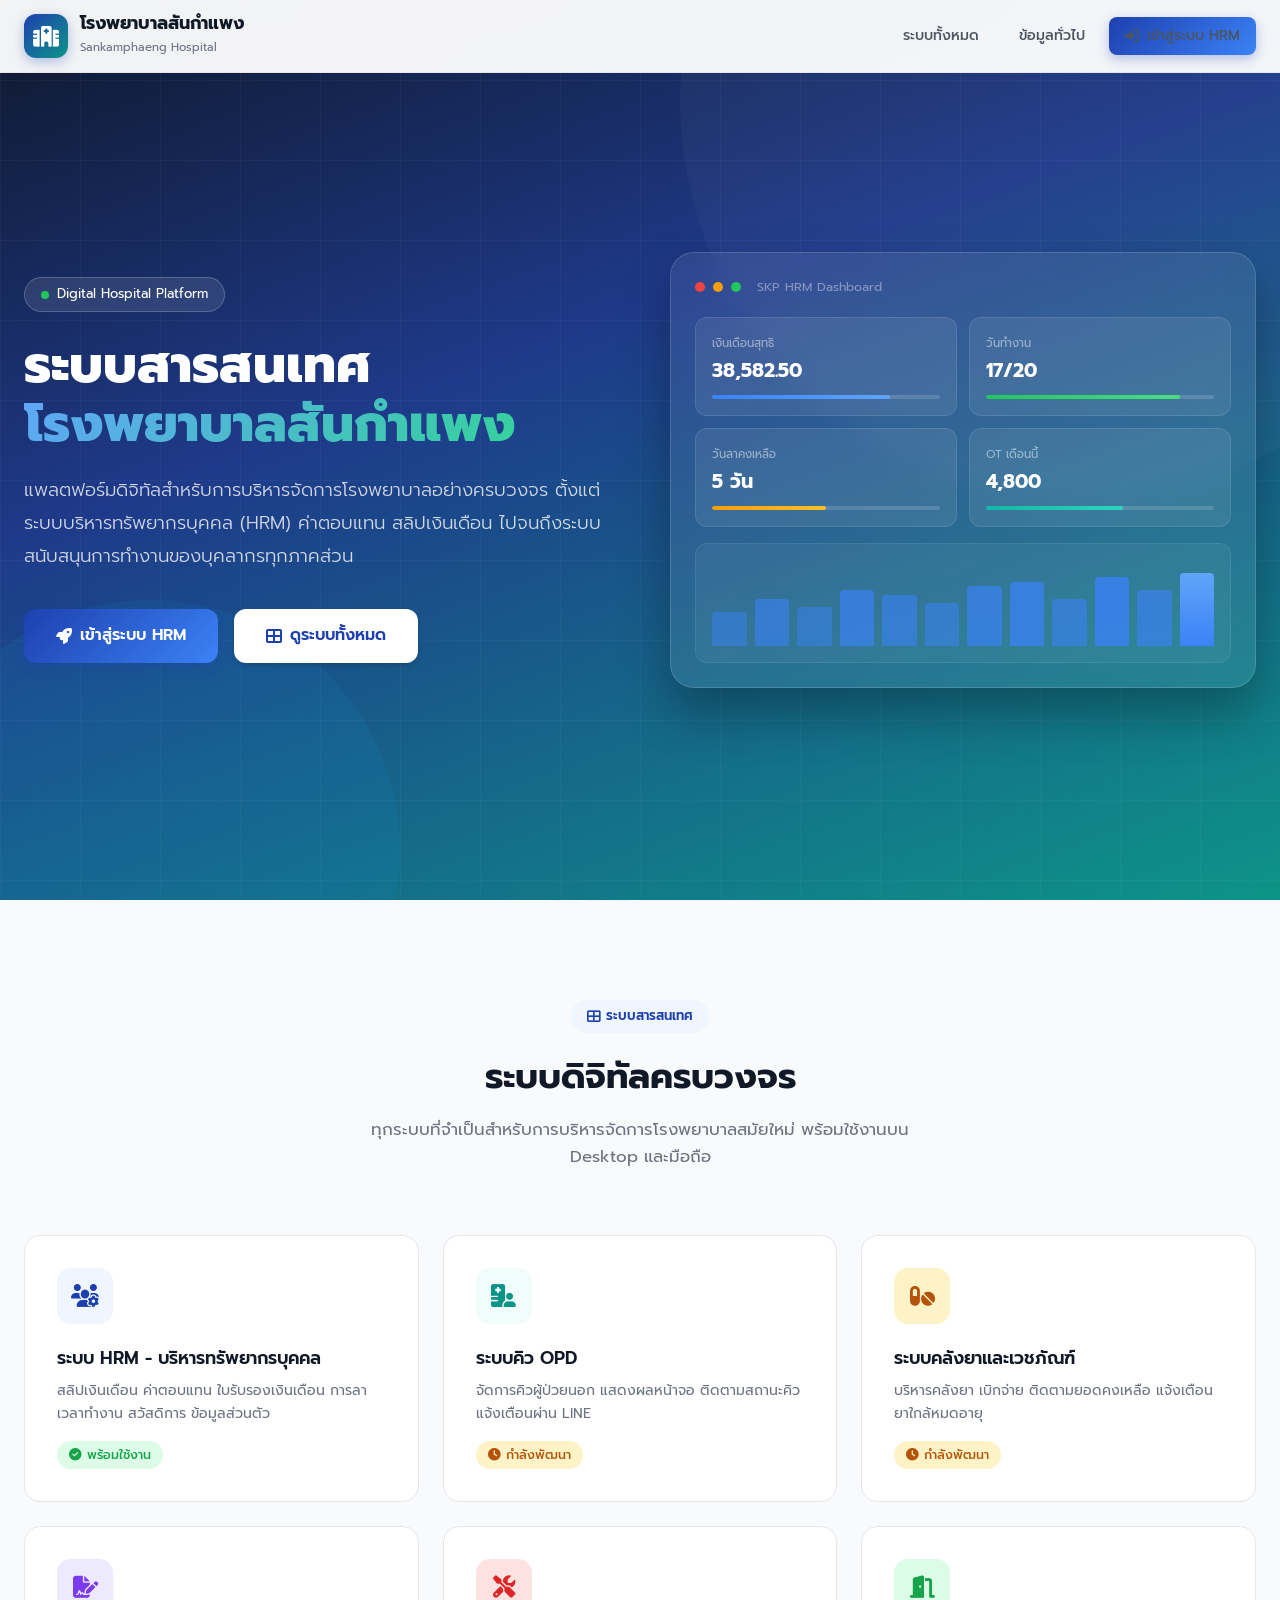
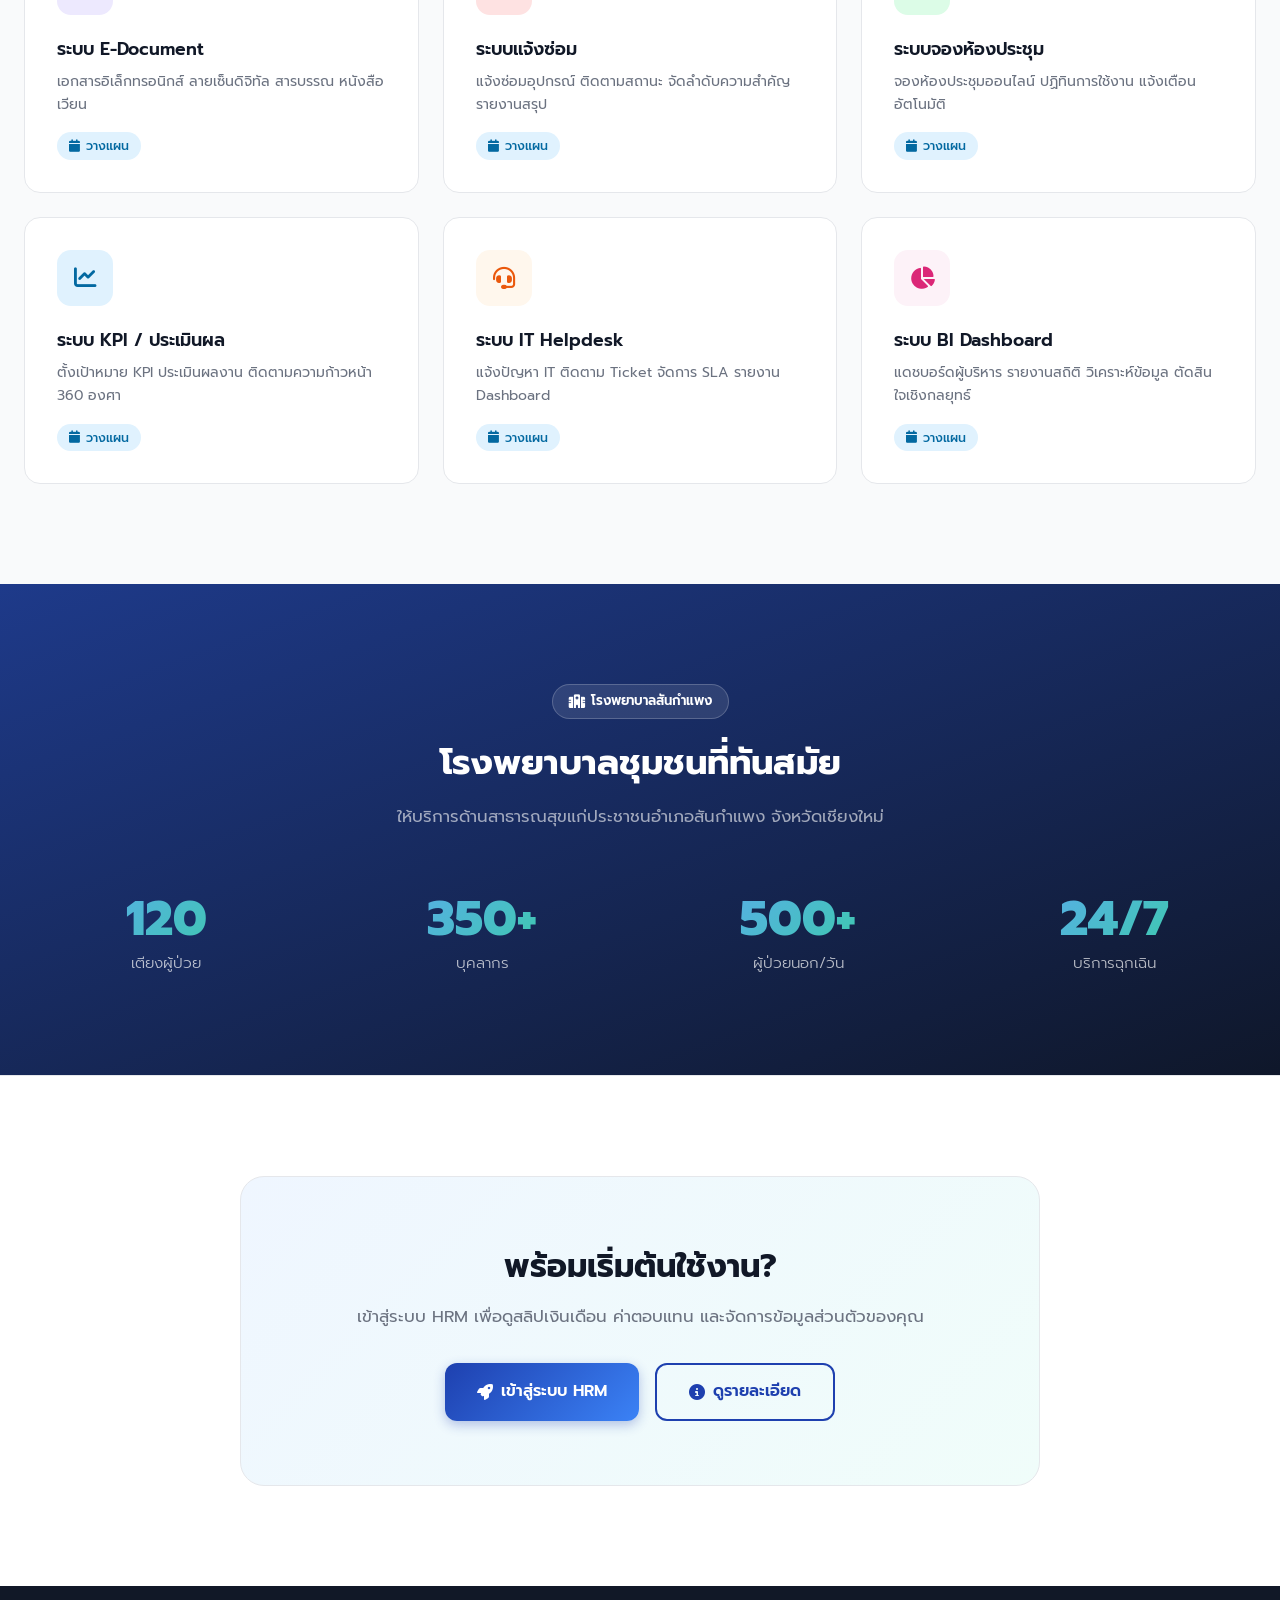
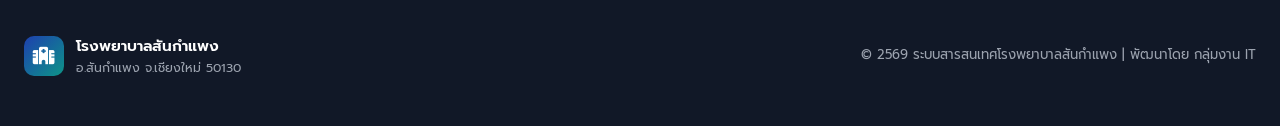
==== index.html @ 34242077 "Initial commit: HRM system and landing page for Sankamphaeng Hospital - Main landing page showcasing" ====
<!DOCTYPE html>
<html lang="th">
<head>
    <meta charset="UTF-8">
    <meta name="viewport" content="width=device-width, initial-scale=1.0">
    <title>โรงพยาบาลสันกำแพง - ระบบสารสนเทศ Digital Hospital</title>
    <link rel="preconnect" href="https://fonts.googleapis.com">
    <link rel="preconnect" href="https://fonts.gstatic.com" crossorigin>
    <link href="https://fonts.googleapis.com/css2?family=Prompt:wght@300;400;500;600;700;800&display=swap" rel="stylesheet">
    <link rel="stylesheet" href="https://cdnjs.cloudflare.com/ajax/libs/font-awesome/6.5.1/css/all.min.css">
    <style>
        :root {
            --primary: #1e40af;
            --primary-light: #3b82f6;
            --primary-dark: #1e3a8a;
            --primary-50: #eff6ff;
            --accent: #0d9488;
            --accent-light: #14b8a6;
            --gray-50: #f9fafb;
            --gray-100: #f3f4f6;
            --gray-200: #e5e7eb;
            --gray-300: #d1d5db;
            --gray-400: #9ca3af;
            --gray-500: #6b7280;
            --gray-600: #4b5563;
            --gray-700: #374151;
            --gray-800: #1f2937;
            --gray-900: #111827;
            --shadow-sm: 0 1px 2px rgba(0,0,0,0.05);
            --shadow: 0 1px 3px rgba(0,0,0,0.1), 0 1px 2px rgba(0,0,0,0.06);
            --shadow-md: 0 4px 6px -1px rgba(0,0,0,0.1), 0 2px 4px -2px rgba(0,0,0,0.1);
            --shadow-lg: 0 10px 15px -3px rgba(0,0,0,0.1), 0 4px 6px -4px rgba(0,0,0,0.1);
            --shadow-xl: 0 20px 25px -5px rgba(0,0,0,0.1), 0 8px 10px -6px rgba(0,0,0,0.1);
            --radius: 8px;
            --radius-lg: 12px;
            --radius-xl: 16px;
            --radius-2xl: 24px;
        }

        *, *::before, *::after {
            margin: 0; padding: 0; box-sizing: border-box;
        }

        html { font-size: 16px; scroll-behavior: smooth; }

        body {
            font-family: 'Prompt', -apple-system, sans-serif;
            color: var(--gray-800);
            line-height: 1.6;
            -webkit-font-smoothing: antialiased;
            background: var(--gray-50);
        }

        /* ===== Navbar ===== */
        .navbar {
            position: fixed;
            top: 0; left: 0; right: 0;
            z-index: 1000;
            background: rgba(255,255,255,0.95);
            backdrop-filter: blur(12px);
            border-bottom: 1px solid var(--gray-200);
            transition: all 0.3s ease;
        }

        .navbar.scrolled {
            box-shadow: var(--shadow-md);
        }

        .navbar-inner {
            max-width: 1280px;
            margin: 0 auto;
            padding: 0 24px;
            height: 72px;
            display: flex;
            align-items: center;
            justify-content: space-between;
        }

        .navbar-brand {
            display: flex;
            align-items: center;
            gap: 12px;
            text-decoration: none;
            color: var(--gray-900);
        }

        .navbar-logo {
            width: 44px; height: 44px;
            background: linear-gradient(135deg, var(--primary), var(--accent));
            border-radius: 12px;
            display: flex; align-items: center; justify-content: center;
            color: white;
            font-size: 1.3rem;
            box-shadow: 0 4px 12px rgba(30,64,175,0.3);
        }

        .navbar-brand-text h1 {
            font-size: 1.1rem;
            font-weight: 700;
            line-height: 1.2;
        }

        .navbar-brand-text span {
            font-size: 0.72rem;
            color: var(--gray-500);
            font-weight: 400;
        }

        .navbar-links {
            display: flex;
            align-items: center;
            gap: 8px;
        }

        .navbar-links a {
            text-decoration: none;
            color: var(--gray-600);
            font-size: 0.88rem;
            font-weight: 500;
            padding: 8px 16px;
            border-radius: var(--radius);
            transition: all 0.2s ease;
        }

        .navbar-links a:hover {
            color: var(--primary);
            background: var(--primary-50);
        }

        .btn {
            display: inline-flex;
            align-items: center;
            gap: 8px;
            padding: 10px 24px;
            border: none;
            border-radius: var(--radius);
            font-family: 'Prompt', sans-serif;
            font-size: 0.88rem;
            font-weight: 500;
            cursor: pointer;
            text-decoration: none;
            transition: all 0.3s ease;
        }

        .btn-primary {
            background: linear-gradient(135deg, var(--primary), var(--primary-light));
            color: white;
            box-shadow: 0 4px 12px rgba(30,64,175,0.3);
        }

        .btn-primary:hover {
            transform: translateY(-1px);
            box-shadow: 0 6px 20px rgba(30,64,175,0.4);
        }

        .btn-outline {
            background: transparent;
            color: var(--primary);
            border: 2px solid var(--primary);
        }

        .btn-outline:hover {
            background: var(--primary);
            color: white;
        }

        .btn-white {
            background: white;
            color: var(--primary);
            box-shadow: var(--shadow-md);
        }

        .btn-white:hover {
            transform: translateY(-1px);
            box-shadow: var(--shadow-lg);
        }

        .btn-lg {
            padding: 14px 32px;
            font-size: 1rem;
            font-weight: 600;
            border-radius: var(--radius-lg);
        }

        /* ===== Hero ===== */
        .hero {
            min-height: 100vh;
            display: flex;
            align-items: center;
            background: linear-gradient(160deg, #0f172a 0%, #1e3a8a 40%, #0d9488 100%);
            position: relative;
            overflow: hidden;
            padding: 120px 24px 80px;
        }

        .hero::before {
            content: '';
            position: absolute;
            width: 800px; height: 800px;
            border-radius: 50%;
            background: rgba(255,255,255,0.03);
            top: -300px; right: -200px;
        }

        .hero::after {
            content: '';
            position: absolute;
            width: 500px; height: 500px;
            border-radius: 50%;
            background: rgba(14,165,233,0.08);
            bottom: -200px; left: -100px;
        }

        .hero-grid {
            position: absolute;
            top: 0; left: 0; right: 0; bottom: 0;
            background-image:
                linear-gradient(rgba(255,255,255,0.03) 1px, transparent 1px),
                linear-gradient(90deg, rgba(255,255,255,0.03) 1px, transparent 1px);
            background-size: 80px 80px;
        }

        .hero-content {
            max-width: 1280px;
            margin: 0 auto;
            display: grid;
            grid-template-columns: 1fr 1fr;
            gap: 60px;
            align-items: center;
            position: relative;
            z-index: 1;
        }

        .hero-text {
            color: white;
        }

        .hero-badge {
            display: inline-flex;
            align-items: center;
            gap: 8px;
            background: rgba(255,255,255,0.1);
            border: 1px solid rgba(255,255,255,0.2);
            padding: 6px 16px;
            border-radius: 30px;
            font-size: 0.82rem;
            margin-bottom: 24px;
            backdrop-filter: blur(4px);
        }

        .hero-badge .dot {
            width: 8px; height: 8px;
            border-radius: 50%;
            background: #22c55e;
            animation: pulse 2s infinite;
        }

        @keyframes pulse {
            0%, 100% { opacity: 1; }
            50% { opacity: 0.5; }
        }

        .hero-text h1 {
            font-size: 3.2rem;
            font-weight: 800;
            line-height: 1.15;
            margin-bottom: 20px;
        }

        .hero-text h1 .gradient-text {
            background: linear-gradient(135deg, #60a5fa, #34d399);
            -webkit-background-clip: text;
            -webkit-text-fill-color: transparent;
            background-clip: text;
        }

        .hero-text p {
            font-size: 1.15rem;
            opacity: 0.8;
            line-height: 1.8;
            margin-bottom: 36px;
            font-weight: 300;
        }

        .hero-actions {
            display: flex;
            gap: 16px;
            flex-wrap: wrap;
        }

        .hero-visual {
            position: relative;
        }

        .hero-mockup {
            background: rgba(255,255,255,0.08);
            border: 1px solid rgba(255,255,255,0.15);
            border-radius: var(--radius-2xl);
            padding: 24px;
            backdrop-filter: blur(12px);
            box-shadow: 0 25px 50px rgba(0,0,0,0.3);
        }

        .mockup-header {
            display: flex;
            align-items: center;
            gap: 8px;
            margin-bottom: 20px;
        }

        .mockup-dot {
            width: 10px; height: 10px;
            border-radius: 50%;
        }

        .mockup-stats {
            display: grid;
            grid-template-columns: 1fr 1fr;
            gap: 12px;
        }

        .mockup-stat {
            background: rgba(255,255,255,0.08);
            border-radius: var(--radius-lg);
            padding: 16px;
            border: 1px solid rgba(255,255,255,0.1);
        }

        .mockup-stat .label {
            font-size: 0.72rem;
            color: rgba(255,255,255,0.5);
            margin-bottom: 4px;
        }

        .mockup-stat .value {
            font-size: 1.2rem;
            font-weight: 700;
            color: white;
        }

        .mockup-stat .bar {
            margin-top: 8px;
            height: 4px;
            background: rgba(255,255,255,0.15);
            border-radius: 2px;
            overflow: hidden;
        }

        .mockup-stat .bar-fill {
            height: 100%;
            border-radius: 2px;
        }

        .mockup-chart {
            margin-top: 16px;
            background: rgba(255,255,255,0.05);
            border-radius: var(--radius-lg);
            padding: 16px;
            border: 1px solid rgba(255,255,255,0.08);
            display: flex;
            align-items: flex-end;
            gap: 8px;
            height: 120px;
        }

        .chart-bar {
            flex: 1;
            border-radius: 4px 4px 0 0;
            transition: all 0.3s ease;
        }

        /* ===== Features Section ===== */
        .section {
            padding: 100px 24px;
        }

        .section-inner {
            max-width: 1280px;
            margin: 0 auto;
        }

        .section-header {
            text-align: center;
            margin-bottom: 64px;
        }

        .section-header .tag {
            display: inline-flex;
            align-items: center;
            gap: 6px;
            background: var(--primary-50);
            color: var(--primary);
            padding: 6px 16px;
            border-radius: 20px;
            font-size: 0.82rem;
            font-weight: 600;
            margin-bottom: 16px;
        }

        .section-header h2 {
            font-size: 2.2rem;
            font-weight: 700;
            color: var(--gray-900);
            margin-bottom: 12px;
        }

        .section-header p {
            font-size: 1.05rem;
            color: var(--gray-500);
            max-width: 600px;
            margin: 0 auto;
        }

        .features-grid {
            display: grid;
            grid-template-columns: repeat(3, 1fr);
            gap: 24px;
        }

        .feature-card {
            background: white;
            border-radius: var(--radius-xl);
            padding: 32px;
            border: 1px solid var(--gray-200);
            transition: all 0.3s ease;
            position: relative;
            overflow: hidden;
            text-decoration: none;
            color: inherit;
            display: block;
        }

        .feature-card::before {
            content: '';
            position: absolute;
            top: 0; left: 0; right: 0;
            height: 4px;
            background: linear-gradient(90deg, var(--primary), var(--accent));
            opacity: 0;
            transition: opacity 0.3s ease;
        }

        .feature-card:hover {
            transform: translateY(-4px);
            box-shadow: var(--shadow-xl);
            border-color: transparent;
        }

        .feature-card:hover::before {
            opacity: 1;
        }

        .feature-icon {
            width: 56px; height: 56px;
            border-radius: 14px;
            display: flex; align-items: center; justify-content: center;
            font-size: 1.4rem;
            margin-bottom: 20px;
        }

        .feature-card h3 {
            font-size: 1.1rem;
            font-weight: 600;
            color: var(--gray-900);
            margin-bottom: 8px;
        }

        .feature-card p {
            font-size: 0.88rem;
            color: var(--gray-500);
            line-height: 1.6;
        }

        .feature-status {
            display: inline-flex;
            align-items: center;
            gap: 6px;
            margin-top: 16px;
            font-size: 0.78rem;
            font-weight: 500;
            padding: 4px 12px;
            border-radius: 20px;
        }

        .feature-status.ready {
            background: #dcfce7;
            color: #16a34a;
        }

        .feature-status.coming {
            background: #fef3c7;
            color: #b45309;
        }

        .feature-status.planned {
            background: #e0f2fe;
            color: #0369a1;
        }

        /* ===== Highlight Section ===== */
        .highlight-section {
            background: linear-gradient(160deg, #1e3a8a 0%, #0f172a 100%);
            color: white;
        }

        .highlight-grid {
            display: grid;
            grid-template-columns: repeat(4, 1fr);
            gap: 32px;
            text-align: center;
        }

        .highlight-item .number {
            font-size: 3rem;
            font-weight: 800;
            line-height: 1;
            margin-bottom: 8px;
            background: linear-gradient(135deg, #60a5fa, #34d399);
            -webkit-background-clip: text;
            -webkit-text-fill-color: transparent;
            background-clip: text;
        }

        .highlight-item .label {
            font-size: 0.95rem;
            opacity: 0.7;
            font-weight: 300;
        }

        /* ===== CTA ===== */
        .cta-section {
            text-align: center;
            background: white;
            border-top: 1px solid var(--gray-200);
        }

        .cta-card {
            background: linear-gradient(135deg, var(--primary-50), #f0fdfa);
            border-radius: var(--radius-2xl);
            padding: 64px 40px;
            max-width: 800px;
            margin: 0 auto;
            border: 1px solid var(--gray-200);
        }

        .cta-card h2 {
            font-size: 2rem;
            font-weight: 700;
            color: var(--gray-900);
            margin-bottom: 12px;
        }

        .cta-card p {
            color: var(--gray-500);
            font-size: 1.05rem;
            margin-bottom: 32px;
        }

        .cta-buttons {
            display: flex;
            justify-content: center;
            gap: 16px;
            flex-wrap: wrap;
        }

        /* ===== Footer ===== */
        .footer {
            background: var(--gray-900);
            color: var(--gray-400);
            padding: 48px 24px;
        }

        .footer-inner {
            max-width: 1280px;
            margin: 0 auto;
            display: flex;
            justify-content: space-between;
            align-items: center;
            flex-wrap: wrap;
            gap: 24px;
        }

        .footer-brand {
            display: flex;
            align-items: center;
            gap: 12px;
        }

        .footer-logo {
            width: 40px; height: 40px;
            background: linear-gradient(135deg, var(--primary), var(--accent));
            border-radius: 10px;
            display: flex; align-items: center; justify-content: center;
            color: white;
            font-size: 1.1rem;
        }

        .footer-brand-text h3 {
            font-size: 0.95rem;
            font-weight: 600;
            color: white;
        }

        .footer-brand-text p {
            font-size: 0.78rem;
        }

        .footer-right {
            font-size: 0.82rem;
        }

        /* ===== Mobile Menu ===== */
        .mobile-menu-btn {
            display: none;
            background: none;
            border: none;
            font-size: 1.3rem;
            color: var(--gray-600);
            cursor: pointer;
            padding: 8px;
        }

        /* ===== Animations ===== */
        .fade-up {
            opacity: 0;
            transform: translateY(30px);
            transition: all 0.6s cubic-bezier(0.4, 0, 0.2, 1);
        }

        .fade-up.visible {
            opacity: 1;
            transform: translateY(0);
        }

        /* ===== Responsive ===== */
        @media (max-width: 1024px) {
            .hero-content { grid-template-columns: 1fr; gap: 40px; }
            .hero-text h1 { font-size: 2.5rem; }
            .features-grid { grid-template-columns: repeat(2, 1fr); }
            .highlight-grid { grid-template-columns: repeat(2, 1fr); gap: 24px; }
        }

        @media (max-width: 768px) {
            .navbar-links { display: none; }
            .mobile-menu-btn { display: block; }
            .hero { padding: 100px 20px 60px; min-height: auto; }
            .hero-text h1 { font-size: 2rem; }
            .hero-text p { font-size: 1rem; }
            .hero-visual { display: none; }
            .section { padding: 60px 20px; }
            .section-header h2 { font-size: 1.6rem; }
            .features-grid { grid-template-columns: 1fr; }
            .highlight-grid { grid-template-columns: 1fr 1fr; }
            .highlight-item .number { font-size: 2.2rem; }
            .cta-card { padding: 40px 24px; }
            .cta-card h2 { font-size: 1.5rem; }
            .footer-inner { flex-direction: column; text-align: center; }
        }

        @media (max-width: 480px) {
            .hero-text h1 { font-size: 1.7rem; }
            .hero-actions { flex-direction: column; }
            .hero-actions .btn { width: 100%; justify-content: center; }
        }
    </style>
</head>
<body>

    <!-- Navbar -->
    <nav class="navbar" id="navbar">
        <div class="navbar-inner">
            <a href="#" class="navbar-brand">
                <div class="navbar-logo"><i class="fas fa-hospital"></i></div>
                <div class="navbar-brand-text">
                    <h1>โรงพยาบาลสันกำแพง</h1>
                    <span>Sankamphaeng Hospital</span>
                </div>
            </a>
            <div class="navbar-links">
                <a href="#features">ระบบทั้งหมด</a>
                <a href="#stats">ข้อมูลทั่วไป</a>
                <a href="hrm/" class="btn btn-primary"><i class="fas fa-sign-in-alt"></i> เข้าสู่ระบบ HRM</a>
            </div>
            <button class="mobile-menu-btn" onclick="document.querySelector('.navbar-links').style.display = document.querySelector('.navbar-links').style.display === 'flex' ? 'none' : 'flex'">
                <i class="fas fa-bars"></i>
            </button>
        </div>
    </nav>

    <!-- Hero -->
    <section class="hero">
        <div class="hero-grid"></div>
        <div class="hero-content">
            <div class="hero-text fade-up">
                <div class="hero-badge">
                    <span class="dot"></span>
                    Digital Hospital Platform
                </div>
                <h1>
                    ระบบสารสนเทศ<br>
                    <span class="gradient-text">โรงพยาบาลสันกำแพง</span>
                </h1>
                <p>
                    แพลตฟอร์มดิจิทัลสำหรับการบริหารจัดการโรงพยาบาลอย่างครบวงจร
                    ตั้งแต่ระบบบริหารทรัพยากรบุคคล (HRM) ค่าตอบแทน สลิปเงินเดือน
                    ไปจนถึงระบบสนับสนุนการทำงานของบุคลากรทุกภาคส่วน
                </p>
                <div class="hero-actions">
                    <a href="hrm/" class="btn btn-primary btn-lg">
                        <i class="fas fa-rocket"></i> เข้าสู่ระบบ HRM
                    </a>
                    <a href="#features" class="btn btn-white btn-lg">
                        <i class="fas fa-th-large"></i> ดูระบบทั้งหมด
                    </a>
                </div>
            </div>
            <div class="hero-visual fade-up" style="transition-delay: 0.2s">
                <div class="hero-mockup">
                    <div class="mockup-header">
                        <div class="mockup-dot" style="background:#ef4444"></div>
                        <div class="mockup-dot" style="background:#f59e0b"></div>
                        <div class="mockup-dot" style="background:#22c55e"></div>
                        <span style="margin-left:8px;font-size:0.78rem;color:rgba(255,255,255,0.4)">SKP HRM Dashboard</span>
                    </div>
                    <div class="mockup-stats">
                        <div class="mockup-stat">
                            <div class="label">เงินเดือนสุทธิ</div>
                            <div class="value">38,582.50</div>
                            <div class="bar"><div class="bar-fill" style="width:78%;background:linear-gradient(90deg,#3b82f6,#60a5fa)"></div></div>
                        </div>
                        <div class="mockup-stat">
                            <div class="label">วันทำงาน</div>
                            <div class="value">17/20</div>
                            <div class="bar"><div class="bar-fill" style="width:85%;background:linear-gradient(90deg,#22c55e,#4ade80)"></div></div>
                        </div>
                        <div class="mockup-stat">
                            <div class="label">วันลาคงเหลือ</div>
                            <div class="value">5 วัน</div>
                            <div class="bar"><div class="bar-fill" style="width:50%;background:linear-gradient(90deg,#f59e0b,#fbbf24)"></div></div>
                        </div>
                        <div class="mockup-stat">
                            <div class="label">OT เดือนนี้</div>
                            <div class="value">4,800</div>
                            <div class="bar"><div class="bar-fill" style="width:60%;background:linear-gradient(90deg,#14b8a6,#2dd4bf)"></div></div>
                        </div>
                    </div>
                    <div class="mockup-chart">
                        <div class="chart-bar" style="height:40%;background:rgba(59,130,246,0.5)"></div>
                        <div class="chart-bar" style="height:55%;background:rgba(59,130,246,0.6)"></div>
                        <div class="chart-bar" style="height:45%;background:rgba(59,130,246,0.5)"></div>
                        <div class="chart-bar" style="height:65%;background:rgba(59,130,246,0.7)"></div>
                        <div class="chart-bar" style="height:60%;background:rgba(59,130,246,0.6)"></div>
                        <div class="chart-bar" style="height:50%;background:rgba(59,130,246,0.55)"></div>
                        <div class="chart-bar" style="height:70%;background:rgba(59,130,246,0.7)"></div>
                        <div class="chart-bar" style="height:75%;background:rgba(59,130,246,0.75)"></div>
                        <div class="chart-bar" style="height:55%;background:rgba(59,130,246,0.6)"></div>
                        <div class="chart-bar" style="height:80%;background:rgba(59,130,246,0.8)"></div>
                        <div class="chart-bar" style="height:65%;background:rgba(59,130,246,0.65)"></div>
                        <div class="chart-bar" style="height:85%;background:linear-gradient(to top,#3b82f6,#60a5fa)"></div>
                    </div>
                </div>
            </div>
        </div>
    </section>

    <!-- Features -->
    <section class="section" id="features">
        <div class="section-inner">
            <div class="section-header fade-up">
                <div class="tag"><i class="fas fa-th-large"></i> ระบบสารสนเทศ</div>
                <h2>ระบบดิจิทัลครบวงจร</h2>
                <p>ทุกระบบที่จำเป็นสำหรับการบริหารจัดการโรงพยาบาลสมัยใหม่ พร้อมใช้งานบน Desktop และมือถือ</p>
            </div>

            <div class="features-grid">
                <!-- HRM - Ready -->
                <a href="hrm/" class="feature-card fade-up">
                    <div class="feature-icon" style="background:#eff6ff;color:#1e40af">
                        <i class="fas fa-users-gear"></i>
                    </div>
                    <h3>ระบบ HRM - บริหารทรัพยากรบุคคล</h3>
                    <p>สลิปเงินเดือน ค่าตอบแทน ใบรับรองเงินเดือน การลา เวลาทำงาน สวัสดิการ ข้อมูลส่วนตัว</p>
                    <div class="feature-status ready"><i class="fas fa-check-circle"></i> พร้อมใช้งาน</div>
                </a>

                <!-- OPD Queue -->
                <div class="feature-card fade-up">
                    <div class="feature-icon" style="background:#f0fdfa;color:#0d9488">
                        <i class="fas fa-hospital-user"></i>
                    </div>
                    <h3>ระบบคิว OPD</h3>
                    <p>จัดการคิวผู้ป่วยนอก แสดงผลหน้าจอ ติดตามสถานะคิว แจ้งเตือนผ่าน LINE</p>
                    <div class="feature-status coming"><i class="fas fa-clock"></i> กำลังพัฒนา</div>
                </div>

                <!-- Inventory / Pharmacy -->
                <div class="feature-card fade-up">
                    <div class="feature-icon" style="background:#fef3c7;color:#b45309">
                        <i class="fas fa-pills"></i>
                    </div>
                    <h3>ระบบคลังยาและเวชภัณฑ์</h3>
                    <p>บริหารคลังยา เบิกจ่าย ติดตามยอดคงเหลือ แจ้งเตือนยาใกล้หมดอายุ</p>
                    <div class="feature-status coming"><i class="fas fa-clock"></i> กำลังพัฒนา</div>
                </div>

                <!-- E-Document -->
                <div class="feature-card fade-up">
                    <div class="feature-icon" style="background:#ede9fe;color:#7c3aed">
                        <i class="fas fa-file-signature"></i>
                    </div>
                    <h3>ระบบ E-Document</h3>
                    <p>เอกสารอิเล็กทรอนิกส์ ลายเซ็นดิจิทัล สารบรรณ หนังสือเวียน</p>
                    <div class="feature-status planned"><i class="fas fa-calendar"></i> วางแผน</div>
                </div>

                <!-- Maintenance -->
                <div class="feature-card fade-up">
                    <div class="feature-icon" style="background:#fee2e2;color:#dc2626">
                        <i class="fas fa-screwdriver-wrench"></i>
                    </div>
                    <h3>ระบบแจ้งซ่อม</h3>
                    <p>แจ้งซ่อมอุปกรณ์ ติดตามสถานะ จัดลำดับความสำคัญ รายงานสรุป</p>
                    <div class="feature-status planned"><i class="fas fa-calendar"></i> วางแผน</div>
                </div>

                <!-- Meeting Room -->
                <div class="feature-card fade-up">
                    <div class="feature-icon" style="background:#dcfce7;color:#16a34a">
                        <i class="fas fa-door-open"></i>
                    </div>
                    <h3>ระบบจองห้องประชุม</h3>
                    <p>จองห้องประชุมออนไลน์ ปฏิทินการใช้งาน แจ้งเตือนอัตโนมัติ</p>
                    <div class="feature-status planned"><i class="fas fa-calendar"></i> วางแผน</div>
                </div>

                <!-- KPI / Evaluation -->
                <div class="feature-card fade-up">
                    <div class="feature-icon" style="background:#e0f2fe;color:#0369a1">
                        <i class="fas fa-chart-line"></i>
                    </div>
                    <h3>ระบบ KPI / ประเมินผล</h3>
                    <p>ตั้งเป้าหมาย KPI ประเมินผลงาน ติดตามความก้าวหน้า 360 องศา</p>
                    <div class="feature-status planned"><i class="fas fa-calendar"></i> วางแผน</div>
                </div>

                <!-- IT Helpdesk -->
                <div class="feature-card fade-up">
                    <div class="feature-icon" style="background:#fff7ed;color:#ea580c">
                        <i class="fas fa-headset"></i>
                    </div>
                    <h3>ระบบ IT Helpdesk</h3>
                    <p>แจ้งปัญหา IT ติดตาม Ticket จัดการ SLA รายงาน Dashboard</p>
                    <div class="feature-status planned"><i class="fas fa-calendar"></i> วางแผน</div>
                </div>

                <!-- BI Dashboard -->
                <div class="feature-card fade-up">
                    <div class="feature-icon" style="background:#fdf2f8;color:#db2777">
                        <i class="fas fa-chart-pie"></i>
                    </div>
                    <h3>ระบบ BI Dashboard</h3>
                    <p>แดชบอร์ดผู้บริหาร รายงานสถิติ วิเคราะห์ข้อมูล ตัดสินใจเชิงกลยุทธ์</p>
                    <div class="feature-status planned"><i class="fas fa-calendar"></i> วางแผน</div>
                </div>
            </div>
        </div>
    </section>

    <!-- Highlights / Stats -->
    <section class="section highlight-section" id="stats">
        <div class="section-inner">
            <div class="section-header fade-up" style="color:white">
                <div class="tag" style="background:rgba(255,255,255,0.1);color:white;border:1px solid rgba(255,255,255,0.2)"><i class="fas fa-hospital"></i> โรงพยาบาลสันกำแพง</div>
                <h2 style="color:white">โรงพยาบาลชุมชนที่ทันสมัย</h2>
                <p style="color:rgba(255,255,255,0.6)">ให้บริการด้านสาธารณสุขแก่ประชาชนอำเภอสันกำแพง จังหวัดเชียงใหม่</p>
            </div>
            <div class="highlight-grid">
                <div class="highlight-item fade-up">
                    <div class="number">120</div>
                    <div class="label">เตียงผู้ป่วย</div>
                </div>
                <div class="highlight-item fade-up" style="transition-delay:0.1s">
                    <div class="number">350+</div>
                    <div class="label">บุคลากร</div>
                </div>
                <div class="highlight-item fade-up" style="transition-delay:0.2s">
                    <div class="number">500+</div>
                    <div class="label">ผู้ป่วยนอก/วัน</div>
                </div>
                <div class="highlight-item fade-up" style="transition-delay:0.3s">
                    <div class="number">24/7</div>
                    <div class="label">บริการฉุกเฉิน</div>
                </div>
            </div>
        </div>
    </section>

    <!-- CTA -->
    <section class="section cta-section">
        <div class="section-inner">
            <div class="cta-card fade-up">
                <h2>พร้อมเริ่มต้นใช้งาน?</h2>
                <p>เข้าสู่ระบบ HRM เพื่อดูสลิปเงินเดือน ค่าตอบแทน และจัดการข้อมูลส่วนตัวของคุณ</p>
                <div class="cta-buttons">
                    <a href="hrm/" class="btn btn-primary btn-lg"><i class="fas fa-rocket"></i> เข้าสู่ระบบ HRM</a>
                    <a href="#features" class="btn btn-outline btn-lg"><i class="fas fa-info-circle"></i> ดูรายละเอียด</a>
                </div>
            </div>
        </div>
    </section>

    <!-- Footer -->
    <footer class="footer">
        <div class="footer-inner">
            <div class="footer-brand">
                <div class="footer-logo"><i class="fas fa-hospital"></i></div>
                <div class="footer-brand-text">
                    <h3>โรงพยาบาลสันกำแพง</h3>
                    <p>อ.สันกำแพง จ.เชียงใหม่ 50130</p>
                </div>
            </div>
            <div class="footer-right">
                &copy; 2569 ระบบสารสนเทศโรงพยาบาลสันกำแพง | พัฒนาโดย กลุ่มงาน IT
            </div>
        </div>
    </footer>

    <script>
        // Navbar scroll effect
        window.addEventListener('scroll', () => {
            document.getElementById('navbar').classList.toggle('scrolled', window.scrollY > 20);
        });

        // Fade-up animation on scroll
        const observer = new IntersectionObserver((entries) => {
            entries.forEach(entry => {
                if (entry.isIntersecting) {
                    entry.target.classList.add('visible');
                }
            });
        }, { threshold: 0.1 });

        document.querySelectorAll('.fade-up').forEach(el => observer.observe(el));
    </script>
</body>
</html>
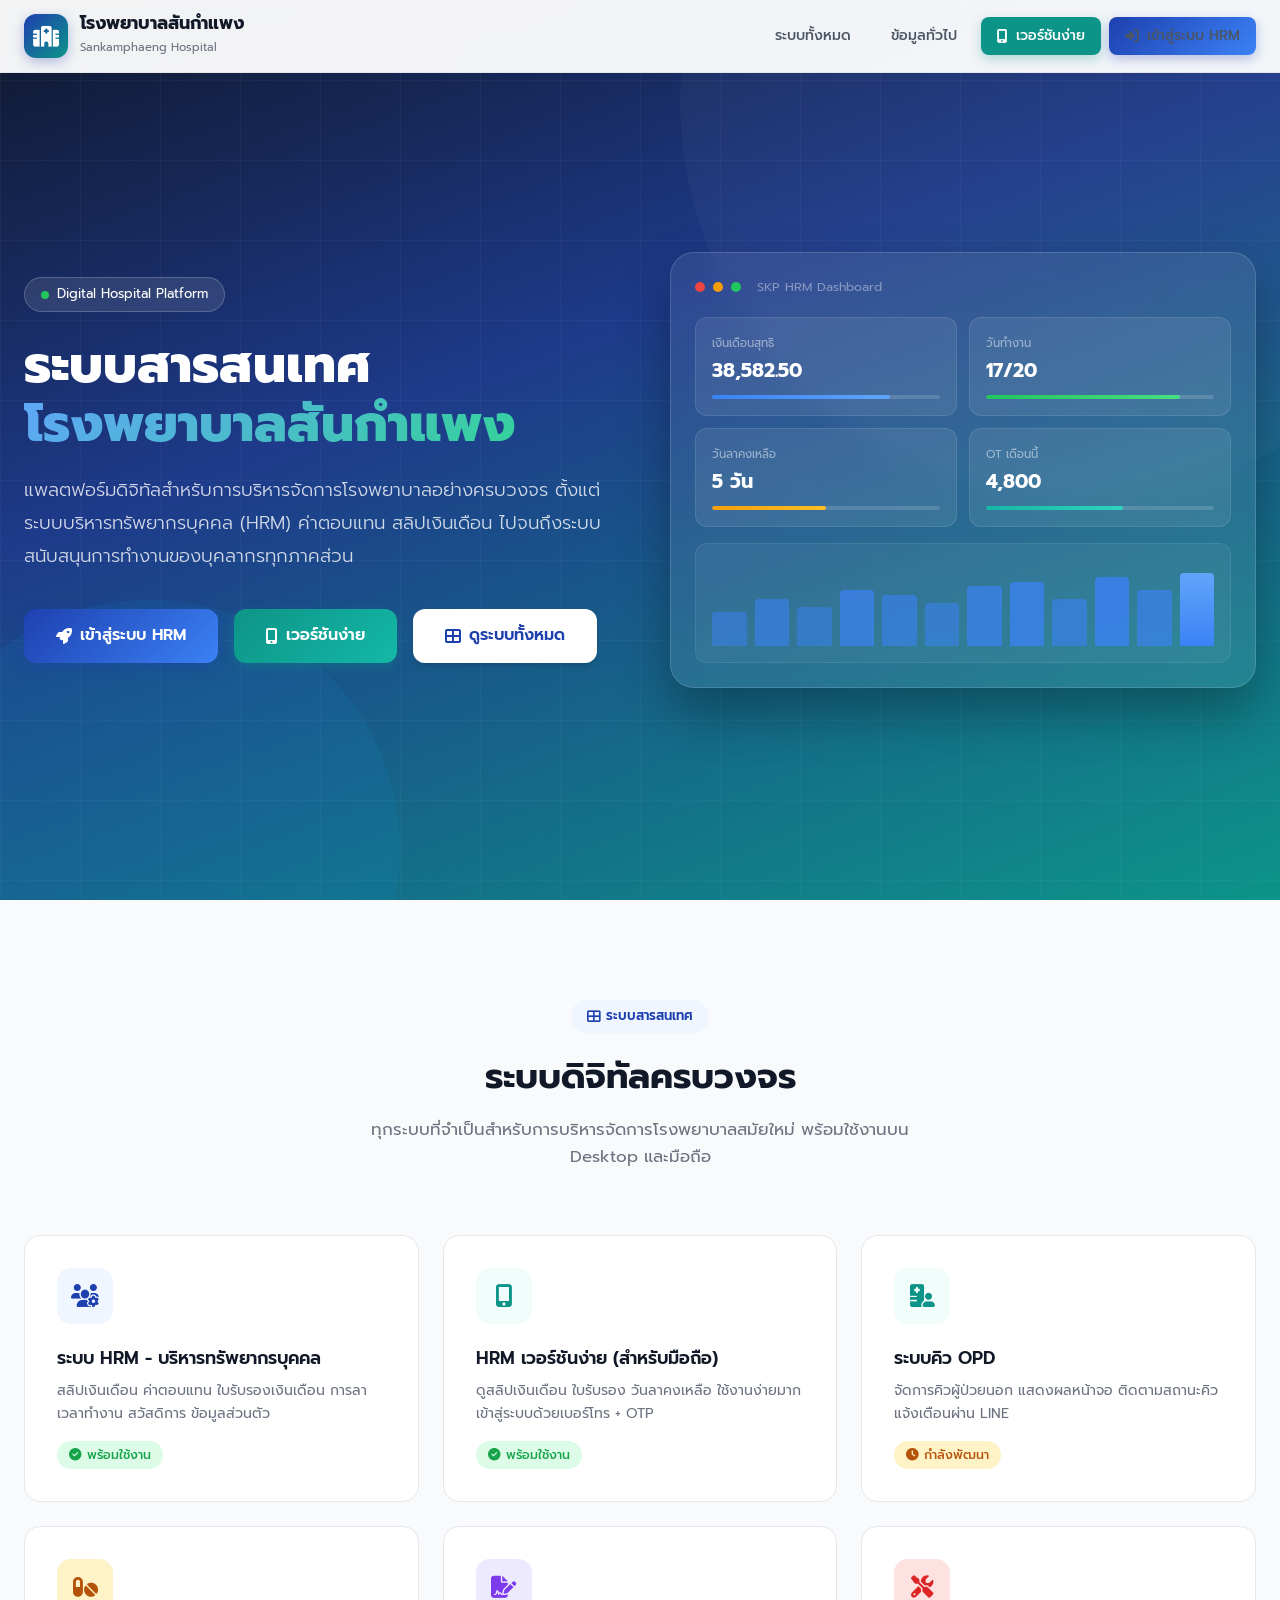
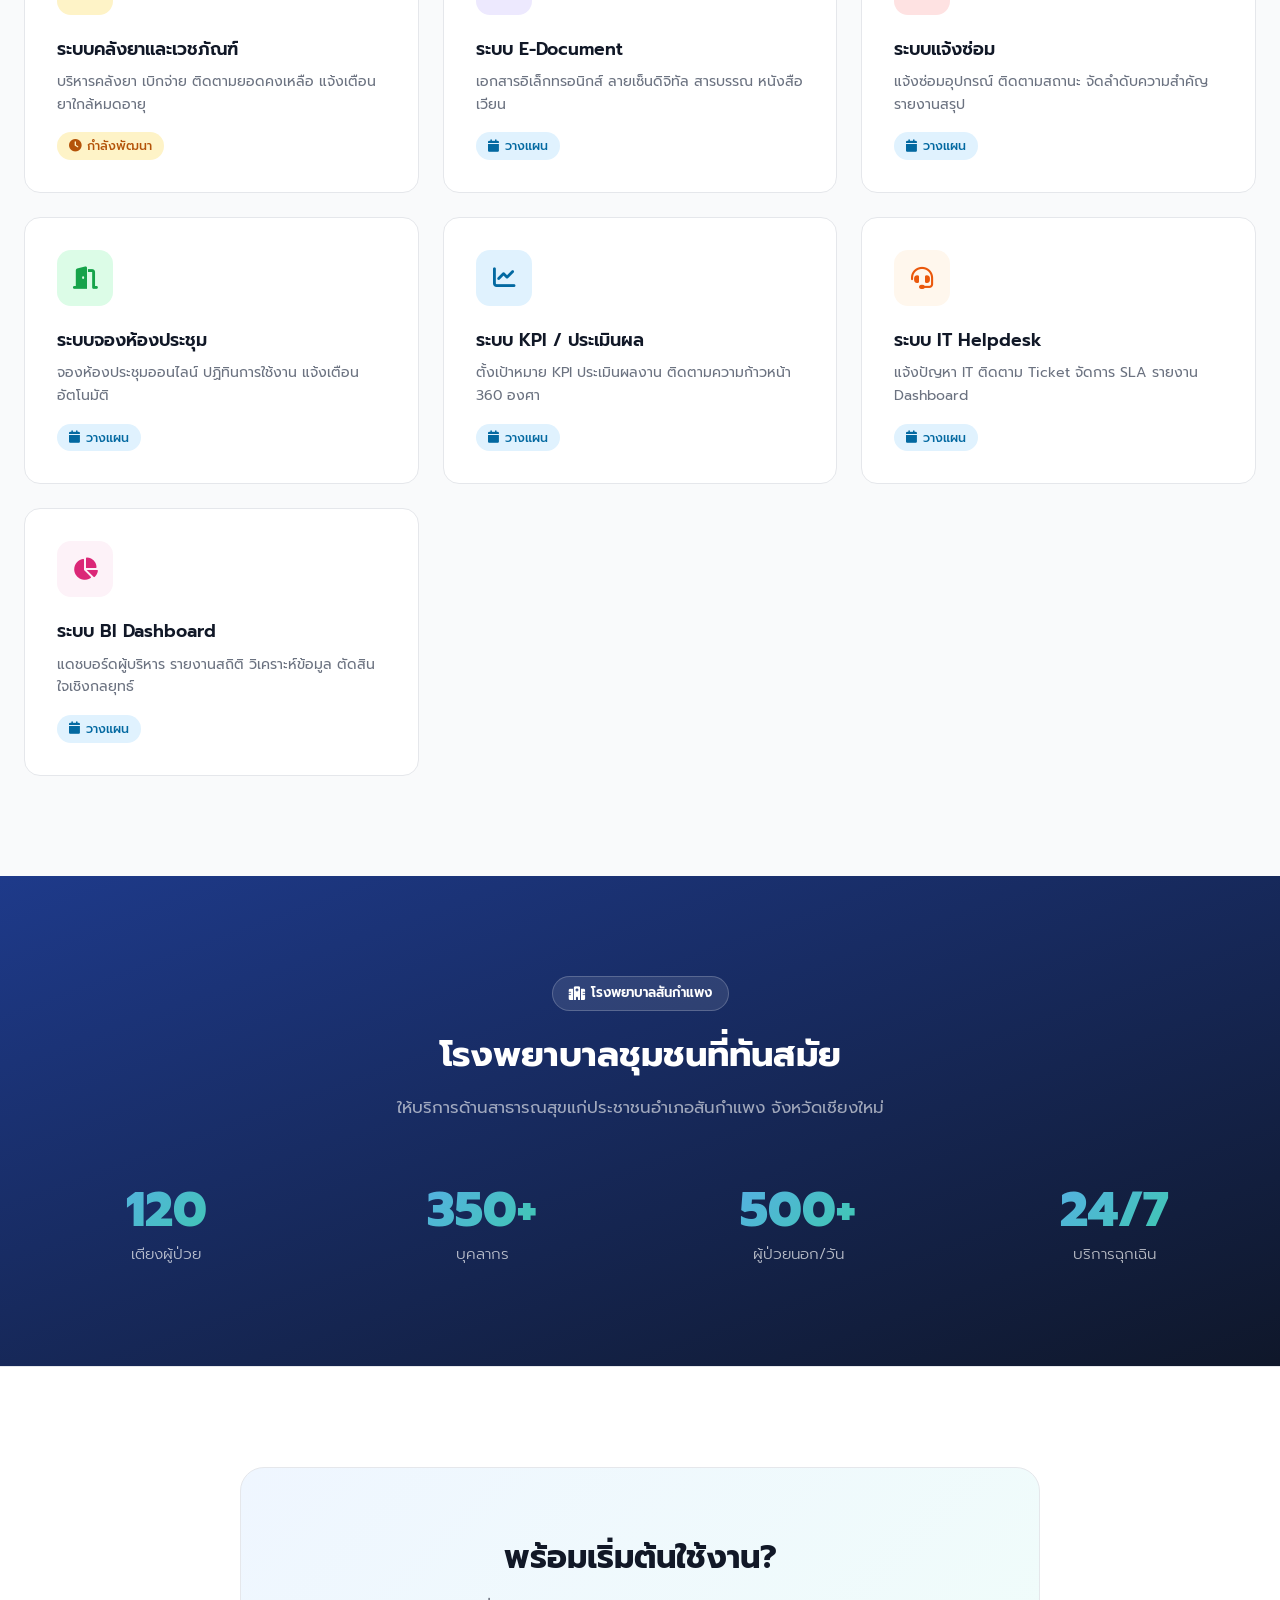
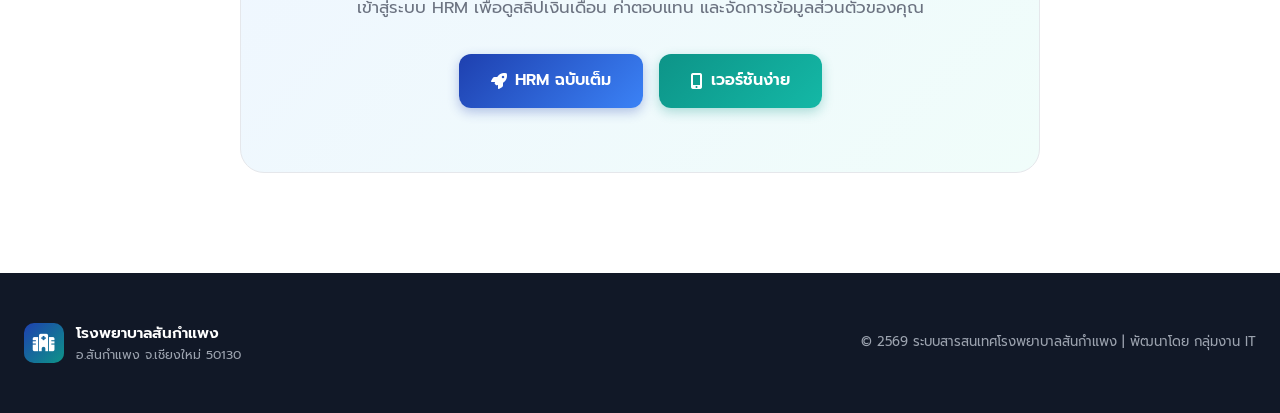
==== commit a58dbe5a: "Add HRM Simple version with phone+OTP login - Simplified HRM for non-tech-savvy users - Phone number" ====
--- a/index.html
+++ b/index.html
@@ -679,6 +679,7 @@
             <div class="navbar-links">
                 <a href="#features">ระบบทั้งหมด</a>
                 <a href="#stats">ข้อมูลทั่วไป</a>
+                <a href="hrm-simple/" class="btn" style="background:#0d9488;color:white;box-shadow:0 4px 12px rgba(13,148,136,0.3)"><i class="fas fa-mobile-screen-button"></i> เวอร์ชันง่าย</a>
                 <a href="hrm/" class="btn btn-primary"><i class="fas fa-sign-in-alt"></i> เข้าสู่ระบบ HRM</a>
             </div>
             <button class="mobile-menu-btn" onclick="document.querySelector('.navbar-links').style.display = document.querySelector('.navbar-links').style.display === 'flex' ? 'none' : 'flex'">
@@ -708,6 +709,9 @@
                 <div class="hero-actions">
                     <a href="hrm/" class="btn btn-primary btn-lg">
                         <i class="fas fa-rocket"></i> เข้าสู่ระบบ HRM
+                    </a>
+                    <a href="hrm-simple/" class="btn btn-lg" style="background:linear-gradient(135deg,#0d9488,#14b8a6);color:white;box-shadow:0 4px 12px rgba(13,148,136,0.3)">
+                        <i class="fas fa-mobile-screen-button"></i> เวอร์ชันง่าย
                     </a>
                     <a href="#features" class="btn btn-white btn-lg">
                         <i class="fas fa-th-large"></i> ดูระบบทั้งหมด
@@ -783,6 +787,16 @@
                     <div class="feature-status ready"><i class="fas fa-check-circle"></i> พร้อมใช้งาน</div>
                 </a>
 
+                <!-- HRM Simple -->
+                <a href="hrm-simple/" class="feature-card fade-up">
+                    <div class="feature-icon" style="background:#f0fdfa;color:#0d9488">
+                        <i class="fas fa-mobile-screen-button"></i>
+                    </div>
+                    <h3>HRM เวอร์ชันง่าย (สำหรับมือถือ)</h3>
+                    <p>ดูสลิปเงินเดือน ใบรับรอง วันลาคงเหลือ ใช้งานง่ายมาก เข้าสู่ระบบด้วยเบอร์โทร + OTP</p>
+                    <div class="feature-status ready"><i class="fas fa-check-circle"></i> พร้อมใช้งาน</div>
+                </a>
+
                 <!-- OPD Queue -->
                 <div class="feature-card fade-up">
                     <div class="feature-icon" style="background:#f0fdfa;color:#0d9488">
@@ -902,8 +916,8 @@
                 <h2>พร้อมเริ่มต้นใช้งาน?</h2>
                 <p>เข้าสู่ระบบ HRM เพื่อดูสลิปเงินเดือน ค่าตอบแทน และจัดการข้อมูลส่วนตัวของคุณ</p>
                 <div class="cta-buttons">
-                    <a href="hrm/" class="btn btn-primary btn-lg"><i class="fas fa-rocket"></i> เข้าสู่ระบบ HRM</a>
-                    <a href="#features" class="btn btn-outline btn-lg"><i class="fas fa-info-circle"></i> ดูรายละเอียด</a>
+                    <a href="hrm/" class="btn btn-primary btn-lg"><i class="fas fa-rocket"></i> HRM ฉบับเต็ม</a>
+                    <a href="hrm-simple/" class="btn btn-lg" style="background:linear-gradient(135deg,#0d9488,#14b8a6);color:white;box-shadow:0 4px 12px rgba(13,148,136,0.3)"><i class="fas fa-mobile-screen-button"></i> เวอร์ชันง่าย</a>
                 </div>
             </div>
         </div>
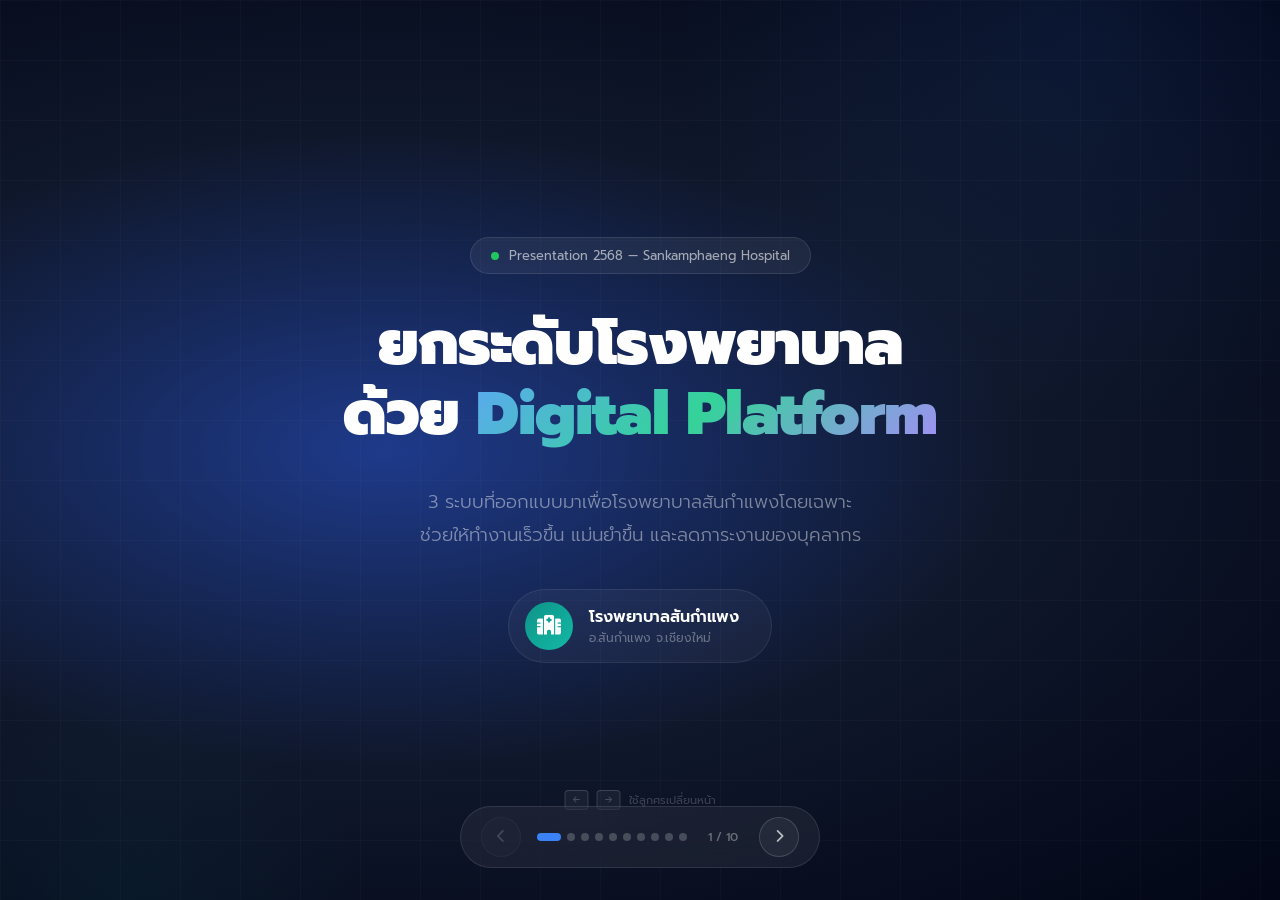
==== commit 9b9bc86f: "Redesign index as slide-based presentation for hospital demo Replace scrolling landing page with int" ====
--- a/index.html
+++ b/index.html
@@ -3,958 +3,1597 @@
 <head>
     <meta charset="UTF-8">
     <meta name="viewport" content="width=device-width, initial-scale=1.0">
-    <title>โรงพยาบาลสันกำแพง - ระบบสารสนเทศ Digital Hospital</title>
+    <title>Nectra Solutions - Digital Platform สำหรับโรงพยาบาลสันกำแพง</title>
     <link rel="preconnect" href="https://fonts.googleapis.com">
     <link rel="preconnect" href="https://fonts.gstatic.com" crossorigin>
-    <link href="https://fonts.googleapis.com/css2?family=Prompt:wght@300;400;500;600;700;800&display=swap" rel="stylesheet">
+    <link href="https://fonts.googleapis.com/css2?family=Prompt:wght@300;400;500;600;700;800;900&display=swap" rel="stylesheet">
     <link rel="stylesheet" href="https://cdnjs.cloudflare.com/ajax/libs/font-awesome/6.5.1/css/all.min.css">
     <style>
         :root {
             --primary: #1e40af;
             --primary-light: #3b82f6;
-            --primary-dark: #1e3a8a;
-            --primary-50: #eff6ff;
             --accent: #0d9488;
             --accent-light: #14b8a6;
-            --gray-50: #f9fafb;
-            --gray-100: #f3f4f6;
-            --gray-200: #e5e7eb;
-            --gray-300: #d1d5db;
-            --gray-400: #9ca3af;
-            --gray-500: #6b7280;
-            --gray-600: #4b5563;
-            --gray-700: #374151;
-            --gray-800: #1f2937;
-            --gray-900: #111827;
-            --shadow-sm: 0 1px 2px rgba(0,0,0,0.05);
-            --shadow: 0 1px 3px rgba(0,0,0,0.1), 0 1px 2px rgba(0,0,0,0.06);
-            --shadow-md: 0 4px 6px -1px rgba(0,0,0,0.1), 0 2px 4px -2px rgba(0,0,0,0.1);
-            --shadow-lg: 0 10px 15px -3px rgba(0,0,0,0.1), 0 4px 6px -4px rgba(0,0,0,0.1);
-            --shadow-xl: 0 20px 25px -5px rgba(0,0,0,0.1), 0 8px 10px -6px rgba(0,0,0,0.1);
-            --radius: 8px;
-            --radius-lg: 12px;
-            --radius-xl: 16px;
-            --radius-2xl: 24px;
-        }
-
-        *, *::before, *::after {
-            margin: 0; padding: 0; box-sizing: border-box;
-        }
-
-        html { font-size: 16px; scroll-behavior: smooth; }
+        }
+
+        *, *::before, *::after { margin: 0; padding: 0; box-sizing: border-box; }
+        html { font-size: 16px; }
 
         body {
             font-family: 'Prompt', -apple-system, sans-serif;
-            color: var(--gray-800);
-            line-height: 1.6;
+            background: #0a0a0a;
+            color: white;
+            overflow: hidden;
+            height: 100vh;
+            width: 100vw;
             -webkit-font-smoothing: antialiased;
-            background: var(--gray-50);
-        }
-
-        /* ===== Navbar ===== */
-        .navbar {
-            position: fixed;
-            top: 0; left: 0; right: 0;
-            z-index: 1000;
-            background: rgba(255,255,255,0.95);
-            backdrop-filter: blur(12px);
-            border-bottom: 1px solid var(--gray-200);
-            transition: all 0.3s ease;
-        }
-
-        .navbar.scrolled {
-            box-shadow: var(--shadow-md);
-        }
-
-        .navbar-inner {
-            max-width: 1280px;
-            margin: 0 auto;
-            padding: 0 24px;
-            height: 72px;
+        }
+
+        /* ===== Slide Container ===== */
+        .deck {
+            position: relative;
+            width: 100vw;
+            height: 100vh;
+        }
+
+        .slide {
+            position: absolute;
+            inset: 0;
             display: flex;
             align-items: center;
-            justify-content: space-between;
-        }
-
-        .navbar-brand {
+            justify-content: center;
+            padding: 60px 80px;
+            opacity: 0;
+            visibility: hidden;
+            transform: translateX(60px);
+            transition: all 0.5s cubic-bezier(0.4, 0, 0.2, 1);
+            overflow-y: auto;
+        }
+
+        .slide.active {
+            opacity: 1;
+            visibility: visible;
+            transform: translateX(0);
+        }
+
+        .slide.exit-left {
+            opacity: 0;
+            transform: translateX(-60px);
+        }
+
+        .slide-inner {
+            max-width: 1200px;
+            width: 100%;
+        }
+
+        /* ===== Navigation Controls ===== */
+        .slide-controls {
+            position: fixed;
+            bottom: 32px;
+            left: 50%;
+            transform: translateX(-50%);
+            z-index: 100;
             display: flex;
             align-items: center;
-            gap: 12px;
-            text-decoration: none;
-            color: var(--gray-900);
-        }
-
-        .navbar-logo {
-            width: 44px; height: 44px;
-            background: linear-gradient(135deg, var(--primary), var(--accent));
-            border-radius: 12px;
+            gap: 16px;
+            background: rgba(255,255,255,0.06);
+            border: 1px solid rgba(255,255,255,0.1);
+            backdrop-filter: blur(20px);
+            padding: 10px 20px;
+            border-radius: 50px;
+        }
+
+        .ctrl-btn {
+            width: 40px; height: 40px;
+            border-radius: 50%;
+            border: 1px solid rgba(255,255,255,0.15);
+            background: rgba(255,255,255,0.05);
+            color: rgba(255,255,255,0.7);
+            font-size: 0.85rem;
+            cursor: pointer;
+            transition: all 0.2s ease;
             display: flex; align-items: center; justify-content: center;
+        }
+
+        .ctrl-btn:hover {
+            background: rgba(255,255,255,0.15);
             color: white;
-            font-size: 1.3rem;
-            box-shadow: 0 4px 12px rgba(30,64,175,0.3);
-        }
-
-        .navbar-brand-text h1 {
-            font-size: 1.1rem;
-            font-weight: 700;
-            line-height: 1.2;
-        }
-
-        .navbar-brand-text span {
-            font-size: 0.72rem;
-            color: var(--gray-500);
-            font-weight: 400;
-        }
-
-        .navbar-links {
+            border-color: rgba(255,255,255,0.3);
+        }
+
+        .ctrl-btn:disabled {
+            opacity: 0.25;
+            cursor: not-allowed;
+        }
+
+        .slide-dots {
+            display: flex;
+            gap: 6px;
+        }
+
+        .slide-dot {
+            width: 8px; height: 8px;
+            border-radius: 50%;
+            background: rgba(255,255,255,0.2);
+            cursor: pointer;
+            transition: all 0.3s ease;
+            border: none;
+        }
+
+        .slide-dot.active {
+            background: var(--primary-light);
+            width: 24px;
+            border-radius: 4px;
+        }
+
+        .slide-counter {
+            color: rgba(255,255,255,0.35);
+            font-size: 0.75rem;
+            font-weight: 500;
+            min-width: 40px;
+            text-align: center;
+            font-variant-numeric: tabular-nums;
+        }
+
+        /* ===== Keyboard hint ===== */
+        .key-hint {
+            position: fixed;
+            bottom: 90px;
+            left: 50%;
+            transform: translateX(-50%);
+            z-index: 99;
+            color: rgba(255,255,255,0.2);
+            font-size: 0.7rem;
             display: flex;
             align-items: center;
             gap: 8px;
-        }
-
-        .navbar-links a {
-            text-decoration: none;
-            color: var(--gray-600);
-            font-size: 0.88rem;
-            font-weight: 500;
-            padding: 8px 16px;
-            border-radius: var(--radius);
-            transition: all 0.2s ease;
-        }
-
-        .navbar-links a:hover {
-            color: var(--primary);
-            background: var(--primary-50);
-        }
-
-        .btn {
+            pointer-events: none;
+        }
+
+        .key-hint kbd {
+            display: inline-flex;
+            align-items: center;
+            justify-content: center;
+            width: 24px; height: 20px;
+            border: 1px solid rgba(255,255,255,0.15);
+            border-radius: 4px;
+            font-size: 0.6rem;
+            font-family: inherit;
+            background: rgba(255,255,255,0.05);
+        }
+
+        /* ===== Tags ===== */
+        .tag {
             display: inline-flex;
             align-items: center;
             gap: 8px;
-            padding: 10px 24px;
+            padding: 6px 18px;
+            border-radius: 30px;
+            font-size: 0.78rem;
+            font-weight: 600;
+            margin-bottom: 20px;
+        }
+
+        .tag-blue { background: rgba(59,130,246,0.12); color: #60a5fa; border: 1px solid rgba(59,130,246,0.2); }
+        .tag-teal { background: rgba(13,148,136,0.12); color: #2dd4bf; border: 1px solid rgba(13,148,136,0.2); }
+        .tag-amber { background: rgba(245,158,11,0.12); color: #fbbf24; border: 1px solid rgba(245,158,11,0.2); }
+        .tag-purple { background: rgba(124,58,237,0.12); color: #a78bfa; border: 1px solid rgba(124,58,237,0.2); }
+        .tag-green { background: rgba(34,197,94,0.12); color: #4ade80; border: 1px solid rgba(34,197,94,0.2); }
+
+        /* ===== Buttons ===== */
+        .btn-demo {
+            display: inline-flex;
+            align-items: center;
+            gap: 10px;
+            padding: 12px 24px;
             border: none;
-            border-radius: var(--radius);
+            border-radius: 12px;
             font-family: 'Prompt', sans-serif;
-            font-size: 0.88rem;
-            font-weight: 500;
+            font-size: 0.85rem;
+            font-weight: 600;
             cursor: pointer;
             text-decoration: none;
             transition: all 0.3s ease;
         }
 
-        .btn-primary {
-            background: linear-gradient(135deg, var(--primary), var(--primary-light));
-            color: white;
-            box-shadow: 0 4px 12px rgba(30,64,175,0.3);
-        }
-
-        .btn-primary:hover {
-            transform: translateY(-1px);
-            box-shadow: 0 6px 20px rgba(30,64,175,0.4);
-        }
-
-        .btn-outline {
-            background: transparent;
-            color: var(--primary);
-            border: 2px solid var(--primary);
-        }
-
-        .btn-outline:hover {
-            background: var(--primary);
-            color: white;
-        }
-
-        .btn-white {
-            background: white;
-            color: var(--primary);
-            box-shadow: var(--shadow-md);
-        }
-
-        .btn-white:hover {
-            transform: translateY(-1px);
-            box-shadow: var(--shadow-lg);
-        }
-
-        .btn-lg {
-            padding: 14px 32px;
-            font-size: 1rem;
-            font-weight: 600;
-            border-radius: var(--radius-lg);
-        }
-
-        /* ===== Hero ===== */
-        .hero {
-            min-height: 100vh;
-            display: flex;
-            align-items: center;
-            background: linear-gradient(160deg, #0f172a 0%, #1e3a8a 40%, #0d9488 100%);
-            position: relative;
-            overflow: hidden;
-            padding: 120px 24px 80px;
-        }
-
-        .hero::before {
+        .btn-demo:hover { transform: translateY(-2px); filter: brightness(1.1); }
+
+        .btn-blue { background: linear-gradient(135deg, #2563eb, #3b82f6); color: white; box-shadow: 0 4px 20px rgba(37,99,235,0.35); }
+        .btn-teal { background: linear-gradient(135deg, #0d9488, #14b8a6); color: white; box-shadow: 0 4px 20px rgba(13,148,136,0.35); }
+        .btn-amber { background: linear-gradient(135deg, #d97706, #f59e0b); color: white; box-shadow: 0 4px 20px rgba(217,119,6,0.35); }
+        .btn-ghost { background: rgba(255,255,255,0.06); border: 1px solid rgba(255,255,255,0.15); color: rgba(255,255,255,0.8); box-shadow: none; }
+        .btn-ghost:hover { background: rgba(255,255,255,0.1); }
+
+        .btn-group { display: flex; gap: 12px; flex-wrap: wrap; margin-top: 28px; }
+
+        /* ========================================================
+           SLIDE 0 : HERO
+           ======================================================== */
+        .s-hero {
+            background: radial-gradient(ellipse at 30% 50%, #1e3a8a 0%, #0f172a 50%, #020617 100%);
+        }
+
+        .s-hero::before {
             content: '';
             position: absolute;
+            top: -40%; right: -15%;
             width: 800px; height: 800px;
+            background: radial-gradient(circle, rgba(59,130,246,0.1) 0%, transparent 70%);
             border-radius: 50%;
-            background: rgba(255,255,255,0.03);
-            top: -300px; right: -200px;
-        }
-
-        .hero::after {
+            pointer-events: none;
+        }
+
+        .s-hero::after {
             content: '';
             position: absolute;
+            bottom: -30%; left: -10%;
             width: 500px; height: 500px;
+            background: radial-gradient(circle, rgba(13,148,136,0.08) 0%, transparent 70%);
             border-radius: 50%;
-            background: rgba(14,165,233,0.08);
-            bottom: -200px; left: -100px;
-        }
-
-        .hero-grid {
-            position: absolute;
-            top: 0; left: 0; right: 0; bottom: 0;
+            pointer-events: none;
+        }
+
+        .hero-grid-bg {
+            position: absolute; inset: 0;
             background-image:
-                linear-gradient(rgba(255,255,255,0.03) 1px, transparent 1px),
-                linear-gradient(90deg, rgba(255,255,255,0.03) 1px, transparent 1px);
-            background-size: 80px 80px;
-        }
-
-        .hero-content {
-            max-width: 1280px;
-            margin: 0 auto;
-            display: grid;
-            grid-template-columns: 1fr 1fr;
-            gap: 60px;
+                linear-gradient(rgba(255,255,255,0.018) 1px, transparent 1px),
+                linear-gradient(90deg, rgba(255,255,255,0.018) 1px, transparent 1px);
+            background-size: 60px 60px;
+            pointer-events: none;
+        }
+
+        .hero-layout {
+            display: flex;
+            flex-direction: column;
             align-items: center;
+            text-align: center;
+            gap: 36px;
             position: relative;
             z-index: 1;
         }
 
-        .hero-text {
-            color: white;
-        }
-
-        .hero-badge {
+        .hero-top-badge {
             display: inline-flex;
             align-items: center;
-            gap: 8px;
-            background: rgba(255,255,255,0.1);
-            border: 1px solid rgba(255,255,255,0.2);
-            padding: 6px 16px;
-            border-radius: 30px;
-            font-size: 0.82rem;
-            margin-bottom: 24px;
-            backdrop-filter: blur(4px);
-        }
-
-        .hero-badge .dot {
+            gap: 10px;
+            background: rgba(255,255,255,0.06);
+            border: 1px solid rgba(255,255,255,0.1);
+            padding: 8px 20px;
+            border-radius: 40px;
+            color: rgba(255,255,255,0.6);
+            font-size: 0.8rem;
+        }
+
+        .pulse-dot {
             width: 8px; height: 8px;
             border-radius: 50%;
             background: #22c55e;
-            animation: pulse 2s infinite;
-        }
-
-        @keyframes pulse {
-            0%, 100% { opacity: 1; }
-            50% { opacity: 0.5; }
-        }
-
-        .hero-text h1 {
-            font-size: 3.2rem;
-            font-weight: 800;
+            animation: pulse-g 2s infinite;
+        }
+
+        @keyframes pulse-g {
+            0%,100% { box-shadow: 0 0 0 0 rgba(34,197,94,0.4); }
+            50% { box-shadow: 0 0 0 6px rgba(34,197,94,0); }
+        }
+
+        .hero-title {
+            font-size: 3.8rem;
+            font-weight: 900;
             line-height: 1.15;
-            margin-bottom: 20px;
-        }
-
-        .hero-text h1 .gradient-text {
-            background: linear-gradient(135deg, #60a5fa, #34d399);
+            letter-spacing: -1px;
+            max-width: 900px;
+        }
+
+        .hero-title .hl {
+            background: linear-gradient(135deg, #60a5fa 0%, #34d399 50%, #a78bfa 100%);
             -webkit-background-clip: text;
             -webkit-text-fill-color: transparent;
             background-clip: text;
         }
 
-        .hero-text p {
+        .hero-sub {
+            color: rgba(255,255,255,0.45);
             font-size: 1.15rem;
-            opacity: 0.8;
+            font-weight: 300;
+            max-width: 680px;
             line-height: 1.8;
-            margin-bottom: 36px;
-            font-weight: 300;
-        }
-
-        .hero-actions {
-            display: flex;
-            gap: 16px;
-            flex-wrap: wrap;
-        }
-
-        .hero-visual {
-            position: relative;
-        }
-
-        .hero-mockup {
-            background: rgba(255,255,255,0.08);
-            border: 1px solid rgba(255,255,255,0.15);
-            border-radius: var(--radius-2xl);
-            padding: 24px;
-            backdrop-filter: blur(12px);
-            box-shadow: 0 25px 50px rgba(0,0,0,0.3);
-        }
-
-        .mockup-header {
-            display: flex;
-            align-items: center;
-            gap: 8px;
-            margin-bottom: 20px;
-        }
-
-        .mockup-dot {
-            width: 10px; height: 10px;
-            border-radius: 50%;
-        }
-
-        .mockup-stats {
-            display: grid;
-            grid-template-columns: 1fr 1fr;
-            gap: 12px;
-        }
-
-        .mockup-stat {
-            background: rgba(255,255,255,0.08);
-            border-radius: var(--radius-lg);
-            padding: 16px;
-            border: 1px solid rgba(255,255,255,0.1);
-        }
-
-        .mockup-stat .label {
-            font-size: 0.72rem;
-            color: rgba(255,255,255,0.5);
-            margin-bottom: 4px;
-        }
-
-        .mockup-stat .value {
-            font-size: 1.2rem;
-            font-weight: 700;
-            color: white;
-        }
-
-        .mockup-stat .bar {
-            margin-top: 8px;
-            height: 4px;
-            background: rgba(255,255,255,0.15);
-            border-radius: 2px;
-            overflow: hidden;
-        }
-
-        .mockup-stat .bar-fill {
-            height: 100%;
-            border-radius: 2px;
-        }
-
-        .mockup-chart {
-            margin-top: 16px;
-            background: rgba(255,255,255,0.05);
-            border-radius: var(--radius-lg);
-            padding: 16px;
-            border: 1px solid rgba(255,255,255,0.08);
-            display: flex;
-            align-items: flex-end;
-            gap: 8px;
-            height: 120px;
-        }
-
-        .chart-bar {
-            flex: 1;
-            border-radius: 4px 4px 0 0;
-            transition: all 0.3s ease;
-        }
-
-        /* ===== Features Section ===== */
-        .section {
-            padding: 100px 24px;
-        }
-
-        .section-inner {
-            max-width: 1280px;
-            margin: 0 auto;
-        }
-
-        .section-header {
-            text-align: center;
-            margin-bottom: 64px;
-        }
-
-        .section-header .tag {
+        }
+
+        .hero-client {
             display: inline-flex;
             align-items: center;
-            gap: 6px;
-            background: var(--primary-50);
-            color: var(--primary);
-            padding: 6px 16px;
-            border-radius: 20px;
-            font-size: 0.82rem;
-            font-weight: 600;
-            margin-bottom: 16px;
-        }
-
-        .section-header h2 {
-            font-size: 2.2rem;
-            font-weight: 700;
-            color: var(--gray-900);
-            margin-bottom: 12px;
-        }
-
-        .section-header p {
-            font-size: 1.05rem;
-            color: var(--gray-500);
-            max-width: 600px;
-            margin: 0 auto;
-        }
-
-        .features-grid {
+            gap: 16px;
+            background: rgba(255,255,255,0.04);
+            border: 1px solid rgba(255,255,255,0.08);
+            border-radius: 60px;
+            padding: 12px 32px 12px 16px;
+        }
+
+        .hero-client-icon {
+            width: 48px; height: 48px;
+            background: linear-gradient(135deg, #0d9488, #14b8a6);
+            border-radius: 50%;
+            display: flex; align-items: center; justify-content: center;
+            color: white; font-size: 1.2rem;
+        }
+
+        .hero-client-info { text-align: left; }
+        .hero-client-info .name { font-weight: 600; font-size: 1rem; }
+        .hero-client-info .desc { color: rgba(255,255,255,0.35); font-size: 0.76rem; }
+
+        /* ========================================================
+           SLIDE 1 : OVERVIEW  (3 systems)
+           ======================================================== */
+        .s-overview { background: linear-gradient(180deg, #0f172a 0%, #020617 100%); }
+
+        .section-head { margin-bottom: 48px; }
+        .section-head h2 { font-size: 2.4rem; font-weight: 800; margin-bottom: 10px; }
+        .section-head p { color: rgba(255,255,255,0.4); font-size: 1rem; max-width: 600px; }
+
+        .overview-grid {
             display: grid;
             grid-template-columns: repeat(3, 1fr);
-            gap: 24px;
-        }
-
-        .feature-card {
-            background: white;
-            border-radius: var(--radius-xl);
-            padding: 32px;
-            border: 1px solid var(--gray-200);
+            gap: 28px;
+        }
+
+        .ov-card {
+            background: rgba(255,255,255,0.03);
+            border: 1px solid rgba(255,255,255,0.07);
+            border-radius: 20px;
+            padding: 36px 28px;
+            text-align: center;
             transition: all 0.3s ease;
             position: relative;
             overflow: hidden;
-            text-decoration: none;
-            color: inherit;
-            display: block;
-        }
-
-        .feature-card::before {
+        }
+
+        .ov-card::before {
             content: '';
             position: absolute;
             top: 0; left: 0; right: 0;
-            height: 4px;
-            background: linear-gradient(90deg, var(--primary), var(--accent));
+            height: 3px;
             opacity: 0;
             transition: opacity 0.3s ease;
         }
 
-        .feature-card:hover {
-            transform: translateY(-4px);
-            box-shadow: var(--shadow-xl);
-            border-color: transparent;
-        }
-
-        .feature-card:hover::before {
-            opacity: 1;
-        }
-
-        .feature-icon {
-            width: 56px; height: 56px;
-            border-radius: 14px;
+        .ov-card:hover { transform: translateY(-6px); border-color: transparent; }
+        .ov-card:hover::before { opacity: 1; }
+
+        .ov-card-1::before { background: linear-gradient(90deg,#3b82f6,#60a5fa); }
+        .ov-card-1:hover { background: rgba(59,130,246,0.06); border-color: rgba(59,130,246,0.2); }
+        .ov-card-2::before { background: linear-gradient(90deg,#0d9488,#2dd4bf); }
+        .ov-card-2:hover { background: rgba(13,148,136,0.06); border-color: rgba(13,148,136,0.2); }
+        .ov-card-3::before { background: linear-gradient(90deg,#f59e0b,#fbbf24); }
+        .ov-card-3:hover { background: rgba(245,158,11,0.06); border-color: rgba(245,158,11,0.2); }
+
+        .ov-num { font-size: 0.7rem; font-weight: 700; color: rgba(255,255,255,0.18); letter-spacing: 2px; margin-bottom: 18px; }
+
+        .ov-icon {
+            width: 64px; height: 64px;
+            border-radius: 18px;
             display: flex; align-items: center; justify-content: center;
-            font-size: 1.4rem;
+            font-size: 1.6rem;
+            margin: 0 auto 20px;
+        }
+
+        .ov-card h3 { font-size: 1.15rem; font-weight: 700; margin-bottom: 10px; }
+        .ov-card p { color: rgba(255,255,255,0.4); font-size: 0.85rem; line-height: 1.7; margin-bottom: 20px; }
+
+        .ov-tags { display: flex; flex-wrap: wrap; gap: 6px; justify-content: center; }
+        .ov-tag {
+            background: rgba(255,255,255,0.05);
+            border: 1px solid rgba(255,255,255,0.08);
+            color: rgba(255,255,255,0.55);
+            padding: 3px 11px;
+            border-radius: 20px;
+            font-size: 0.7rem;
+        }
+
+        /* ========================================================
+           SLIDE 2 : HRM DETAIL
+           ======================================================== */
+        .s-hrm { background: linear-gradient(160deg, #020617 0%, #0f172a 50%, #172554 100%); }
+        .s-hrm::before {
+            content: ''; position: absolute; top: 10%; right: -5%;
+            width: 500px; height: 500px;
+            background: radial-gradient(circle, rgba(59,130,246,0.07) 0%, transparent 70%);
+            border-radius: 50%; pointer-events: none;
+        }
+
+        .two-col { display: grid; grid-template-columns: 1fr 1fr; gap: 56px; align-items: center; }
+
+        .feat-list { display: flex; flex-direction: column; gap: 18px; }
+
+        .feat-item { display: flex; gap: 14px; }
+
+        .feat-icon {
+            width: 42px; height: 42px; min-width: 42px;
+            border-radius: 12px;
+            display: flex; align-items: center; justify-content: center;
+            font-size: 0.95rem;
+        }
+
+        .feat-item h4 { font-size: 0.92rem; font-weight: 600; margin-bottom: 3px; }
+        .feat-item p { color: rgba(255,255,255,0.38); font-size: 0.8rem; line-height: 1.6; }
+
+        /* Mockup */
+        .mockup {
+            background: rgba(255,255,255,0.03);
+            border: 1px solid rgba(255,255,255,0.08);
+            border-radius: 20px;
+            overflow: hidden;
+            box-shadow: 0 25px 50px rgba(0,0,0,0.35);
+        }
+
+        .mockup-bar {
+            display: flex; align-items: center; gap: 8px;
+            padding: 12px 16px;
+            background: rgba(255,255,255,0.03);
+            border-bottom: 1px solid rgba(255,255,255,0.06);
+        }
+
+        .mockup-dot { width: 9px; height: 9px; border-radius: 50%; }
+        .mockup-bar-text { margin-left: 8px; color: rgba(255,255,255,0.25); font-size: 0.68rem; }
+
+        .mockup-body { padding: 20px; }
+
+        .m-stats { display: grid; grid-template-columns: repeat(3,1fr); gap: 10px; margin-bottom: 14px; }
+
+        .m-stat {
+            background: rgba(255,255,255,0.035);
+            border: 1px solid rgba(255,255,255,0.06);
+            border-radius: 10px;
+            padding: 12px;
+        }
+
+        .m-stat .lb { font-size: 0.6rem; color: rgba(255,255,255,0.3); margin-bottom: 3px; }
+        .m-stat .vl { font-size: 1rem; font-weight: 700; }
+        .m-stat .ch { font-size: 0.6rem; margin-top: 3px; }
+
+        .m-chart {
+            background: rgba(255,255,255,0.025);
+            border: 1px solid rgba(255,255,255,0.05);
+            border-radius: 10px;
+            padding: 14px;
+            height: 100px;
+            display: flex;
+            align-items: flex-end;
+            gap: 5px;
+        }
+
+        .m-bar { flex: 1; border-radius: 3px 3px 0 0; min-height: 6px; }
+
+        /* ========================================================
+           SLIDE 3 : HRM VERSIONS
+           ======================================================== */
+        .s-hrm-ver { background: linear-gradient(160deg, #020617 0%, #0f172a 60%, #172554 100%); }
+
+        .ver-grid { display: grid; grid-template-columns: 1fr 1fr; gap: 28px; }
+
+        .ver-card {
+            background: rgba(255,255,255,0.025);
+            border: 1px solid rgba(255,255,255,0.07);
+            border-radius: 20px;
+            padding: 32px;
+            transition: all 0.3s ease;
+        }
+
+        .ver-card:hover { background: rgba(255,255,255,0.05); transform: translateY(-4px); }
+
+        .ver-badge {
+            display: inline-flex; align-items: center; gap: 6px;
+            padding: 4px 14px; border-radius: 20px;
+            font-size: 0.7rem; font-weight: 600; margin-bottom: 18px;
+        }
+
+        .ver-card h3 { font-size: 1.15rem; font-weight: 700; margin-bottom: 6px; }
+        .ver-card .ver-desc { color: rgba(255,255,255,0.38); font-size: 0.85rem; margin-bottom: 20px; line-height: 1.7; }
+
+        .ver-for {
+            display: flex; align-items: center; gap: 8px;
+            padding: 10px 14px;
+            background: rgba(255,255,255,0.03);
+            border: 1px solid rgba(255,255,255,0.06);
+            border-radius: 10px;
+            color: rgba(255,255,255,0.45);
+            font-size: 0.78rem;
             margin-bottom: 20px;
         }
 
-        .feature-card h3 {
-            font-size: 1.1rem;
-            font-weight: 600;
-            color: var(--gray-900);
-            margin-bottom: 8px;
-        }
-
-        .feature-card p {
-            font-size: 0.88rem;
-            color: var(--gray-500);
-            line-height: 1.6;
-        }
-
-        .feature-status {
-            display: inline-flex;
-            align-items: center;
-            gap: 6px;
-            margin-top: 16px;
-            font-size: 0.78rem;
-            font-weight: 500;
-            padding: 4px 12px;
-            border-radius: 20px;
-        }
-
-        .feature-status.ready {
-            background: #dcfce7;
-            color: #16a34a;
-        }
-
-        .feature-status.coming {
-            background: #fef3c7;
-            color: #b45309;
-        }
-
-        .feature-status.planned {
-            background: #e0f2fe;
-            color: #0369a1;
-        }
-
-        /* ===== Highlight Section ===== */
-        .highlight-section {
-            background: linear-gradient(160deg, #1e3a8a 0%, #0f172a 100%);
-            color: white;
-        }
-
-        .highlight-grid {
-            display: grid;
-            grid-template-columns: repeat(4, 1fr);
-            gap: 32px;
+        .ver-for i { color: rgba(255,255,255,0.25); }
+
+        .ver-list { list-style: none; display: flex; flex-direction: column; gap: 10px; margin-bottom: 24px; }
+
+        .ver-list li {
+            display: flex; align-items: center; gap: 10px;
+            color: rgba(255,255,255,0.55); font-size: 0.82rem;
+        }
+
+        .ver-list li i {
+            font-size: 0.7rem; width: 20px; height: 20px;
+            display: flex; align-items: center; justify-content: center;
+            border-radius: 50%;
+        }
+
+        .ck-blue { background: rgba(59,130,246,0.15); color: #60a5fa; }
+        .ck-teal { background: rgba(13,148,136,0.15); color: #2dd4bf; }
+
+        /* ========================================================
+           SLIDE 4 : DISCHARGE DETAIL
+           ======================================================== */
+        .s-discharge { background: linear-gradient(160deg, #042f2e 0%, #0f172a 50%, #020617 100%); }
+        .s-discharge::before {
+            content: ''; position: absolute; bottom: 10%; left: -5%;
+            width: 500px; height: 500px;
+            background: radial-gradient(circle, rgba(13,148,136,0.07) 0%, transparent 70%);
+            border-radius: 50%; pointer-events: none;
+        }
+
+        .patient-row {
+            display: flex; align-items: center; gap: 10px;
+            padding: 9px 12px;
+            background: rgba(255,255,255,0.02);
+            border: 1px solid rgba(255,255,255,0.04);
+            border-radius: 8px;
+            margin-bottom: 7px;
+        }
+
+        .patient-avatar {
+            width: 30px; height: 30px; border-radius: 50%;
+            background: rgba(255,255,255,0.07);
+            display: flex; align-items: center; justify-content: center;
+            font-size: 0.6rem; color: rgba(255,255,255,0.35);
+        }
+
+        .patient-info { flex: 1; }
+        .patient-info .nm { color: rgba(255,255,255,0.65); font-size: 0.7rem; font-weight: 500; }
+        .patient-info .mt { color: rgba(255,255,255,0.28); font-size: 0.58rem; }
+
+        .status-badge {
+            padding: 2px 9px; border-radius: 20px;
+            font-size: 0.58rem; font-weight: 600;
+        }
+
+        /* ========================================================
+           SLIDE 5 : DISCHARGE FLOW
+           ======================================================== */
+        .s-dc-flow { background: linear-gradient(180deg, #0f172a 0%, #042f2e 100%); }
+
+        .flow-steps { display: flex; align-items: center; gap: 0; flex-wrap: wrap; justify-content: center; }
+
+        .flow-step {
+            display: flex; flex-direction: column; align-items: center;
+            text-align: center; min-width: 120px;
+        }
+
+        .flow-icon {
+            width: 52px; height: 52px; border-radius: 14px;
+            display: flex; align-items: center; justify-content: center;
+            font-size: 1.1rem; margin-bottom: 10px; position: relative;
+        }
+
+        .flow-num {
+            position: absolute; top: -5px; right: -5px;
+            width: 18px; height: 18px; border-radius: 50%;
+            background: rgba(0,0,0,0.8); color: rgba(255,255,255,0.5);
+            font-size: 0.55rem; font-weight: 700;
+            display: flex; align-items: center; justify-content: center;
+            border: 1px solid rgba(255,255,255,0.12);
+        }
+
+        .flow-step h5 { font-size: 0.78rem; font-weight: 600; margin-bottom: 3px; }
+        .flow-step p { color: rgba(255,255,255,0.3); font-size: 0.68rem; }
+
+        .flow-arrow {
+            color: rgba(255,255,255,0.12); font-size: 1.1rem;
+            min-width: 36px; text-align: center; margin-bottom: 28px;
+        }
+
+        /* Stats row */
+        .stats-row {
+            display: grid; grid-template-columns: repeat(4,1fr);
+            gap: 20px; margin-top: 40px;
+            padding-top: 40px;
+            border-top: 1px solid rgba(255,255,255,0.06);
+        }
+
+        .stat-item { text-align: center; }
+
+        .stat-num {
+            font-size: 2.2rem; font-weight: 900; line-height: 1; margin-bottom: 6px;
+            background: linear-gradient(135deg, #60a5fa, #34d399);
+            -webkit-background-clip: text; -webkit-text-fill-color: transparent; background-clip: text;
+        }
+
+        .stat-label { color: rgba(255,255,255,0.35); font-size: 0.8rem; line-height: 1.4; }
+
+        /* ========================================================
+           SLIDE 6 : STOCK DETAIL
+           ======================================================== */
+        .s-stock { background: linear-gradient(160deg, #1c1917 0%, #0f172a 50%, #020617 100%); }
+        .s-stock::before {
+            content: ''; position: absolute; top: 20%; right: -5%;
+            width: 500px; height: 500px;
+            background: radial-gradient(circle, rgba(245,158,11,0.06) 0%, transparent 70%);
+            border-radius: 50%; pointer-events: none;
+        }
+
+        .stock-item {
+            display: flex; align-items: center; justify-content: space-between;
+            padding: 9px 12px;
+            background: rgba(255,255,255,0.02);
+            border: 1px solid rgba(255,255,255,0.04);
+            border-radius: 8px;
+            margin-bottom: 7px;
+        }
+
+        .stock-item .s-name { color: rgba(255,255,255,0.65); font-size: 0.7rem; font-weight: 500; }
+        .stock-item .s-qty { color: rgba(255,255,255,0.38); font-size: 0.7rem; }
+
+        .stock-bar { height: 3px; background: rgba(255,255,255,0.06); border-radius: 2px; margin-top: 5px; overflow: hidden; width: 120px; }
+        .stock-fill { height: 100%; border-radius: 2px; }
+
+        /* ========================================================
+           SLIDE 7 : STOCK FLOW
+           ======================================================== */
+        .s-st-flow { background: linear-gradient(180deg, #0f172a 0%, #1c1917 100%); }
+
+        /* ========================================================
+           SLIDE 8 : WHY US
+           ======================================================== */
+        .s-why { background: linear-gradient(180deg, #020617 0%, #0f172a 100%); }
+
+        .why-grid { display: grid; grid-template-columns: repeat(4,1fr); gap: 22px; }
+
+        .why-card {
+            background: rgba(255,255,255,0.025);
+            border: 1px solid rgba(255,255,255,0.06);
+            border-radius: 16px;
+            padding: 28px 22px;
             text-align: center;
-        }
-
-        .highlight-item .number {
-            font-size: 3rem;
-            font-weight: 800;
-            line-height: 1;
-            margin-bottom: 8px;
+            transition: all 0.3s ease;
+        }
+
+        .why-card:hover { background: rgba(255,255,255,0.05); transform: translateY(-4px); }
+
+        .why-icon {
+            width: 52px; height: 52px; border-radius: 14px;
+            display: flex; align-items: center; justify-content: center;
+            font-size: 1.2rem; margin: 0 auto 16px;
+        }
+
+        .why-card h4 { font-size: 0.95rem; font-weight: 600; margin-bottom: 6px; }
+        .why-card p { color: rgba(255,255,255,0.38); font-size: 0.78rem; line-height: 1.6; }
+
+        /* ========================================================
+           SLIDE 9 : CTA
+           ======================================================== */
+        .s-cta {
+            background: linear-gradient(160deg, #0f172a 0%, #1e3a8a 40%, #0d9488 100%);
+            text-align: center;
+        }
+
+        .cta-title { font-size: 2.8rem; font-weight: 900; margin-bottom: 16px; line-height: 1.2; }
+        .cta-title .hl {
             background: linear-gradient(135deg, #60a5fa, #34d399);
-            -webkit-background-clip: text;
-            -webkit-text-fill-color: transparent;
-            background-clip: text;
-        }
-
-        .highlight-item .label {
-            font-size: 0.95rem;
-            opacity: 0.7;
-            font-weight: 300;
-        }
-
-        /* ===== CTA ===== */
-        .cta-section {
-            text-align: center;
-            background: white;
-            border-top: 1px solid var(--gray-200);
-        }
+            -webkit-background-clip: text; -webkit-text-fill-color: transparent; background-clip: text;
+        }
+
+        .cta-sub { color: rgba(255,255,255,0.55); font-size: 1.05rem; max-width: 550px; margin: 0 auto 36px; line-height: 1.8; }
+
+        .cta-cards { display: flex; justify-content: center; gap: 18px; flex-wrap: wrap; margin-bottom: 32px; }
 
         .cta-card {
-            background: linear-gradient(135deg, var(--primary-50), #f0fdfa);
-            border-radius: var(--radius-2xl);
-            padding: 64px 40px;
-            max-width: 800px;
-            margin: 0 auto;
-            border: 1px solid var(--gray-200);
-        }
-
-        .cta-card h2 {
-            font-size: 2rem;
-            font-weight: 700;
-            color: var(--gray-900);
-            margin-bottom: 12px;
-        }
-
-        .cta-card p {
-            color: var(--gray-500);
-            font-size: 1.05rem;
-            margin-bottom: 32px;
-        }
-
-        .cta-buttons {
-            display: flex;
-            justify-content: center;
-            gap: 16px;
-            flex-wrap: wrap;
-        }
-
-        /* ===== Footer ===== */
-        .footer {
-            background: var(--gray-900);
-            color: var(--gray-400);
-            padding: 48px 24px;
-        }
-
-        .footer-inner {
-            max-width: 1280px;
-            margin: 0 auto;
+            background: rgba(255,255,255,0.07);
+            border: 1px solid rgba(255,255,255,0.13);
+            border-radius: 16px;
+            padding: 22px 28px;
+            text-decoration: none;
+            transition: all 0.3s ease;
+            min-width: 180px;
+            backdrop-filter: blur(8px);
+        }
+
+        .cta-card:hover { background: rgba(255,255,255,0.14); transform: translateY(-4px); box-shadow: 0 12px 40px rgba(0,0,0,0.25); }
+
+        .cta-card .cta-icon { font-size: 1.8rem; margin-bottom: 10px; }
+        .cta-card h4 { color: white; font-size: 0.9rem; font-weight: 600; margin-bottom: 3px; }
+        .cta-card p { color: rgba(255,255,255,0.4); font-size: 0.72rem; }
+
+        .cta-note { color: rgba(255,255,255,0.25); font-size: 0.78rem; }
+
+        /* Footer inside CTA slide */
+        .slide-footer {
+            position: absolute;
+            bottom: 0; left: 0; right: 0;
+            padding: 20px 40px;
             display: flex;
             justify-content: space-between;
             align-items: center;
-            flex-wrap: wrap;
-            gap: 24px;
-        }
-
-        .footer-brand {
-            display: flex;
-            align-items: center;
-            gap: 12px;
-        }
-
-        .footer-logo {
-            width: 40px; height: 40px;
-            background: linear-gradient(135deg, var(--primary), var(--accent));
-            border-radius: 10px;
+            border-top: 1px solid rgba(255,255,255,0.05);
+        }
+
+        .sf-brand { display: flex; align-items: center; gap: 10px; }
+
+        .sf-logo {
+            width: 32px; height: 32px;
+            background: linear-gradient(135deg, var(--primary-light), var(--accent));
+            border-radius: 8px;
             display: flex; align-items: center; justify-content: center;
-            color: white;
-            font-size: 1.1rem;
-        }
-
-        .footer-brand-text h3 {
-            font-size: 0.95rem;
-            font-weight: 600;
-            color: white;
-        }
-
-        .footer-brand-text p {
-            font-size: 0.78rem;
-        }
-
-        .footer-right {
-            font-size: 0.82rem;
-        }
-
-        /* ===== Mobile Menu ===== */
-        .mobile-menu-btn {
-            display: none;
-            background: none;
-            border: none;
-            font-size: 1.3rem;
-            color: var(--gray-600);
-            cursor: pointer;
-            padding: 8px;
-        }
-
-        /* ===== Animations ===== */
-        .fade-up {
-            opacity: 0;
-            transform: translateY(30px);
-            transition: all 0.6s cubic-bezier(0.4, 0, 0.2, 1);
-        }
-
-        .fade-up.visible {
-            opacity: 1;
-            transform: translateY(0);
-        }
+            color: white; font-size: 0.8rem; font-weight: 800;
+        }
+
+        .sf-brand-text h3 { color: rgba(255,255,255,0.7); font-size: 0.82rem; font-weight: 600; }
+        .sf-brand-text p { color: rgba(255,255,255,0.25); font-size: 0.65rem; }
+        .sf-right { color: rgba(255,255,255,0.2); font-size: 0.72rem; }
 
         /* ===== Responsive ===== */
         @media (max-width: 1024px) {
-            .hero-content { grid-template-columns: 1fr; gap: 40px; }
-            .hero-text h1 { font-size: 2.5rem; }
-            .features-grid { grid-template-columns: repeat(2, 1fr); }
-            .highlight-grid { grid-template-columns: repeat(2, 1fr); gap: 24px; }
+            .slide { padding: 60px 40px; }
+            .hero-title { font-size: 2.8rem; }
+            .overview-grid { grid-template-columns: 1fr 1fr; }
+            .two-col { grid-template-columns: 1fr; gap: 32px; }
+            .ver-grid { grid-template-columns: 1fr; }
+            .why-grid { grid-template-columns: repeat(2,1fr); }
+            .stats-row { grid-template-columns: repeat(2,1fr); }
         }
 
         @media (max-width: 768px) {
-            .navbar-links { display: none; }
-            .mobile-menu-btn { display: block; }
-            .hero { padding: 100px 20px 60px; min-height: auto; }
-            .hero-text h1 { font-size: 2rem; }
-            .hero-text p { font-size: 1rem; }
-            .hero-visual { display: none; }
-            .section { padding: 60px 20px; }
-            .section-header h2 { font-size: 1.6rem; }
-            .features-grid { grid-template-columns: 1fr; }
-            .highlight-grid { grid-template-columns: 1fr 1fr; }
-            .highlight-item .number { font-size: 2.2rem; }
-            .cta-card { padding: 40px 24px; }
-            .cta-card h2 { font-size: 1.5rem; }
-            .footer-inner { flex-direction: column; text-align: center; }
+            .slide { padding: 50px 20px; }
+            .hero-title { font-size: 2rem; }
+            .hero-sub { font-size: 0.95rem; }
+            .section-head h2 { font-size: 1.7rem; }
+            .overview-grid { grid-template-columns: 1fr; }
+            .m-stats { grid-template-columns: 1fr 1fr; }
+            .why-grid { grid-template-columns: 1fr; }
+            .cta-title { font-size: 2rem; }
+            .cta-cards { flex-direction: column; align-items: center; }
+            .stats-row { grid-template-columns: 1fr 1fr; }
+            .key-hint { display: none; }
+            .flow-arrow { min-width: 24px; font-size: 0.9rem; }
+            .flow-step { min-width: 90px; }
+            .stat-num { font-size: 1.8rem; }
+            .hero-client { flex-direction: column; padding: 16px; }
+            .hero-client-info { text-align: center; }
+            .btn-group { flex-direction: column; }
+            .btn-group .btn-demo { width: 100%; justify-content: center; }
         }
 
         @media (max-width: 480px) {
-            .hero-text h1 { font-size: 1.7rem; }
-            .hero-actions { flex-direction: column; }
-            .hero-actions .btn { width: 100%; justify-content: center; }
-        }
+            .hero-title { font-size: 1.65rem; }
+            .slide-controls { padding: 8px 14px; gap: 10px; }
+            .ctrl-btn { width: 34px; height: 34px; font-size: 0.75rem; }
+        }
+
+        /* ===== Custom Scrollbar for slide overflow ===== */
+        .slide::-webkit-scrollbar { width: 4px; }
+        .slide::-webkit-scrollbar-track { background: transparent; }
+        .slide::-webkit-scrollbar-thumb { background: rgba(255,255,255,0.1); border-radius: 2px; }
     </style>
 </head>
 <body>
 
-    <!-- Navbar -->
-    <nav class="navbar" id="navbar">
-        <div class="navbar-inner">
-            <a href="#" class="navbar-brand">
-                <div class="navbar-logo"><i class="fas fa-hospital"></i></div>
-                <div class="navbar-brand-text">
-                    <h1>โรงพยาบาลสันกำแพง</h1>
-                    <span>Sankamphaeng Hospital</span>
-                </div>
-            </a>
-            <div class="navbar-links">
-                <a href="#features">ระบบทั้งหมด</a>
-                <a href="#stats">ข้อมูลทั่วไป</a>
-                <a href="hrm-simple/" class="btn" style="background:#0d9488;color:white;box-shadow:0 4px 12px rgba(13,148,136,0.3)"><i class="fas fa-mobile-screen-button"></i> เวอร์ชันง่าย</a>
-                <a href="hrm/" class="btn btn-primary"><i class="fas fa-sign-in-alt"></i> เข้าสู่ระบบ HRM</a>
-            </div>
-            <button class="mobile-menu-btn" onclick="document.querySelector('.navbar-links').style.display = document.querySelector('.navbar-links').style.display === 'flex' ? 'none' : 'flex'">
-                <i class="fas fa-bars"></i>
-            </button>
+<div class="deck" id="deck">
+
+    <!-- ==================== SLIDE 0 : HERO ==================== -->
+    <div class="slide s-hero active" data-index="0">
+        <div class="hero-grid-bg"></div>
+        <div class="slide-inner">
+            <div class="hero-layout">
+                <div class="hero-top-badge">
+                    <span class="pulse-dot"></span>
+                    Presentation 2568 &mdash; Sankamphaeng Hospital
+                </div>
+
+                <h1 class="hero-title">
+                    ยกระดับโรงพยาบาล<br>
+                    ด้วย<span class="hl"> Digital Platform</span>
+                </h1>
+
+                <p class="hero-sub">
+                    3 ระบบที่ออกแบบมาเพื่อโรงพยาบาลสันกำแพงโดยเฉพาะ<br>
+                    ช่วยให้ทำงานเร็วขึ้น แม่นยำขึ้น และลดภาระงานของบุคลากร
+                </p>
+
+                <div class="hero-client">
+                    <div class="hero-client-icon"><i class="fas fa-hospital"></i></div>
+                    <div class="hero-client-info">
+                        <div class="name">โรงพยาบาลสันกำแพง</div>
+                        <div class="desc">อ.สันกำแพง จ.เชียงใหม่</div>
+                    </div>
+                </div>
+            </div>
         </div>
-    </nav>
-
-    <!-- Hero -->
-    <section class="hero">
-        <div class="hero-grid"></div>
-        <div class="hero-content">
-            <div class="hero-text fade-up">
-                <div class="hero-badge">
-                    <span class="dot"></span>
-                    Digital Hospital Platform
-                </div>
-                <h1>
-                    ระบบสารสนเทศ<br>
-                    <span class="gradient-text">โรงพยาบาลสันกำแพง</span>
-                </h1>
-                <p>
-                    แพลตฟอร์มดิจิทัลสำหรับการบริหารจัดการโรงพยาบาลอย่างครบวงจร
-                    ตั้งแต่ระบบบริหารทรัพยากรบุคคล (HRM) ค่าตอบแทน สลิปเงินเดือน
-                    ไปจนถึงระบบสนับสนุนการทำงานของบุคลากรทุกภาคส่วน
+    </div>
+
+    <!-- ==================== SLIDE 1 : OVERVIEW ==================== -->
+    <div class="slide s-overview" data-index="1">
+        <div class="slide-inner">
+            <div class="section-head">
+                <div class="tag tag-green"><i class="fas fa-lightbulb"></i> ภาพรวมระบบ</div>
+                <h2>3 ระบบหลักที่เราออกแบบให้</h2>
+                <p>ตอบโจทย์ทุกแผนก ตั้งแต่ HR, พยาบาล, ช่างซ่อมบำรุง ไปจนถึงผู้บริหาร</p>
+            </div>
+
+            <div class="overview-grid">
+                <div class="ov-card ov-card-1">
+                    <div class="ov-num">SYSTEM 01</div>
+                    <div class="ov-icon" style="background:rgba(59,130,246,0.1);color:#60a5fa">
+                        <i class="fas fa-users-gear"></i>
+                    </div>
+                    <h3>HRM - บริหารทรัพยากรบุคคล</h3>
+                    <p>สลิปเงินเดือนดิจิทัล ระบบลา OT เวลาทำงาน สวัสดิการ ทั้งเวอร์ชันเต็มและเวอร์ชันง่ายสำหรับมือถือ</p>
+                    <div class="ov-tags">
+                        <span class="ov-tag">สลิปเงินเดือน</span>
+                        <span class="ov-tag">ระบบลา</span>
+                        <span class="ov-tag">OT</span>
+                        <span class="ov-tag">สวัสดิการ</span>
+                        <span class="ov-tag">ใบรับรอง</span>
+                    </div>
+                </div>
+
+                <div class="ov-card ov-card-2">
+                    <div class="ov-num">SYSTEM 02</div>
+                    <div class="ov-icon" style="background:rgba(13,148,136,0.1);color:#2dd4bf">
+                        <i class="fas fa-hospital-user"></i>
+                    </div>
+                    <h3>Discharge Center</h3>
+                    <p>ติดตามผู้ป่วยตั้งแต่ Admit จนถึง Follow-up หลังกลับบ้าน วางแผน Home Visit ลด Re-admission</p>
+                    <div class="ov-tags">
+                        <span class="ov-tag">Discharge Plan</span>
+                        <span class="ov-tag">Follow-up</span>
+                        <span class="ov-tag">Home Visit</span>
+                        <span class="ov-tag">สถิติ</span>
+                    </div>
+                </div>
+
+                <div class="ov-card ov-card-3">
+                    <div class="ov-num">SYSTEM 03</div>
+                    <div class="ov-icon" style="background:rgba(245,158,11,0.1);color:#fbbf24">
+                        <i class="fas fa-warehouse"></i>
+                    </div>
+                    <h3>Stock & Equipment</h3>
+                    <p>จัดการครุภัณฑ์ ซ่อมบำรุง คลังวัสดุ สแกนบาร์โค้ด ติดตามสถานะอุปกรณ์ทุกชิ้น</p>
+                    <div class="ov-tags">
+                        <span class="ov-tag">ทะเบียนครุภัณฑ์</span>
+                        <span class="ov-tag">ซ่อมบำรุง</span>
+                        <span class="ov-tag">คลังวัสดุ</span>
+                        <span class="ov-tag">Barcode</span>
+                    </div>
+                </div>
+            </div>
+        </div>
+    </div>
+
+    <!-- ==================== SLIDE 2 : HRM DETAIL ==================== -->
+    <div class="slide s-hrm" data-index="2">
+        <div class="slide-inner">
+            <div class="section-head">
+                <div class="tag tag-blue"><i class="fas fa-users-gear"></i> SYSTEM 01</div>
+                <h2>HRM - บริหารทรัพยากรบุคคล</h2>
+                <p>ให้บุคลากรทุกคนเข้าถึงข้อมูลของตัวเองได้ทันที ลดภาระงาน HR</p>
+            </div>
+
+            <div class="two-col">
+                <div>
+                    <div class="feat-list">
+                        <div class="feat-item">
+                            <div class="feat-icon" style="background:rgba(59,130,246,0.1);color:#60a5fa"><i class="fas fa-receipt"></i></div>
+                            <div>
+                                <h4>สลิปเงินเดือนดิจิทัล</h4>
+                                <p>ดูย้อนหลังได้ทุกเดือน ดาวน์โหลด PDF ข้อมูลเป็นความลับ เข้าถึงได้เฉพาะเจ้าตัว</p>
+                            </div>
+                        </div>
+                        <div class="feat-item">
+                            <div class="feat-icon" style="background:rgba(34,197,94,0.1);color:#4ade80"><i class="fas fa-calendar-check"></i></div>
+                            <div>
+                                <h4>ระบบลาออนไลน์</h4>
+                                <p>ลาป่วย ลากิจ ลาพักร้อน กดจากมือถือ เห็นวันลาคงเหลือทันที อนุมัติผ่านระบบ</p>
+                            </div>
+                        </div>
+                        <div class="feat-item">
+                            <div class="feat-icon" style="background:rgba(245,158,11,0.1);color:#fbbf24"><i class="fas fa-clock"></i></div>
+                            <div>
+                                <h4>ลงเวลาทำงาน & OT</h4>
+                                <p>บันทึกเวลาเข้า-ออก คำนวณ OT อัตโนมัติ ดูสรุปรายเดือน</p>
+                            </div>
+                        </div>
+                        <div class="feat-item">
+                            <div class="feat-icon" style="background:rgba(124,58,237,0.1);color:#a78bfa"><i class="fas fa-shield-halved"></i></div>
+                            <div>
+                                <h4>ข้อมูลภาษี & ประกันสังคม</h4>
+                                <p>สรุปภาษีหัก ณ ที่จ่าย ประกันสังคม กบข. ทั้งปี ใช้ยื่นภาษีได้เลย</p>
+                            </div>
+                        </div>
+                    </div>
+                    <div class="btn-group">
+                        <a href="hrm/" class="btn-demo btn-blue"><i class="fas fa-desktop"></i> ทดลอง HRM ฉบับเต็ม</a>
+                        <a href="hrm-simple/" class="btn-demo btn-teal"><i class="fas fa-mobile-screen-button"></i> ทดลอง HRM เวอร์ชันง่าย</a>
+                    </div>
+                </div>
+                <div>
+                    <div class="mockup">
+                        <div class="mockup-bar">
+                            <div class="mockup-dot" style="background:#ef4444"></div>
+                            <div class="mockup-dot" style="background:#f59e0b"></div>
+                            <div class="mockup-dot" style="background:#22c55e"></div>
+                            <span class="mockup-bar-text">HRM Dashboard</span>
+                        </div>
+                        <div class="mockup-body">
+                            <div class="m-stats">
+                                <div class="m-stat">
+                                    <div class="lb">เงินเดือนสุทธิ</div>
+                                    <div class="vl" style="color:#60a5fa">38,582</div>
+                                    <div class="ch" style="color:#4ade80">+2.3%</div>
+                                </div>
+                                <div class="m-stat">
+                                    <div class="lb">วันลาคงเหลือ</div>
+                                    <div class="vl" style="color:#fbbf24">8 วัน</div>
+                                    <div class="ch" style="color:rgba(255,255,255,0.25)">จาก 10 วัน</div>
+                                </div>
+                                <div class="m-stat">
+                                    <div class="lb">OT เดือนนี้</div>
+                                    <div class="vl" style="color:#2dd4bf">4,800</div>
+                                    <div class="ch" style="color:rgba(255,255,255,0.25)">12 ชม.</div>
+                                </div>
+                            </div>
+                            <div class="m-chart">
+                                <div class="m-bar" style="height:35%;background:rgba(59,130,246,0.35)"></div>
+                                <div class="m-bar" style="height:50%;background:rgba(59,130,246,0.45)"></div>
+                                <div class="m-bar" style="height:42%;background:rgba(59,130,246,0.4)"></div>
+                                <div class="m-bar" style="height:60%;background:rgba(59,130,246,0.5)"></div>
+                                <div class="m-bar" style="height:55%;background:rgba(59,130,246,0.48)"></div>
+                                <div class="m-bar" style="height:48%;background:rgba(59,130,246,0.42)"></div>
+                                <div class="m-bar" style="height:65%;background:rgba(59,130,246,0.55)"></div>
+                                <div class="m-bar" style="height:72%;background:rgba(59,130,246,0.62)"></div>
+                                <div class="m-bar" style="height:58%;background:rgba(59,130,246,0.5)"></div>
+                                <div class="m-bar" style="height:78%;background:rgba(59,130,246,0.68)"></div>
+                                <div class="m-bar" style="height:68%;background:rgba(59,130,246,0.6)"></div>
+                                <div class="m-bar" style="height:88%;background:linear-gradient(to top,#3b82f6,#60a5fa)"></div>
+                            </div>
+                        </div>
+                    </div>
+                </div>
+            </div>
+        </div>
+    </div>
+
+    <!-- ==================== SLIDE 3 : HRM VERSIONS ==================== -->
+    <div class="slide s-hrm-ver" data-index="3">
+        <div class="slide-inner">
+            <div class="section-head">
+                <div class="tag tag-blue"><i class="fas fa-code-compare"></i> HRM &mdash; 2 เวอร์ชัน</div>
+                <h2>เลือกแบบที่เหมาะกับการใช้งาน</h2>
+                <p>ฉบับเต็มสำหรับ HR และหัวหน้า &bull; เวอร์ชันง่ายสำหรับบุคลากรทุกคน</p>
+            </div>
+
+            <div class="ver-grid">
+                <!-- Full -->
+                <div class="ver-card">
+                    <div class="ver-badge" style="background:rgba(59,130,246,0.12);color:#60a5fa;border:1px solid rgba(59,130,246,0.2)">
+                        <i class="fas fa-desktop"></i> Full Version
+                    </div>
+                    <h3>HRM ฉบับเต็ม</h3>
+                    <p class="ver-desc">ระบบครบครัน มี Dashboard สถิติ สำหรับงาน HR และบุคลากรที่ต้องการข้อมูลละเอียด</p>
+                    <div class="ver-for"><i class="fas fa-user-tie"></i> เหมาะสำหรับ: ฝ่าย HR, หัวหน้าแผนก, ผู้บริหาร</div>
+                    <ul class="ver-list">
+                        <li><i class="fas fa-check ck-blue"></i> Dashboard สรุปภาพรวม</li>
+                        <li><i class="fas fa-check ck-blue"></i> สลิปเงินเดือน + ดาวน์โหลด PDF</li>
+                        <li><i class="fas fa-check ck-blue"></i> ระบบลา + อนุมัติออนไลน์</li>
+                        <li><i class="fas fa-check ck-blue"></i> จัดการ OT และเวลาทำงาน</li>
+                        <li><i class="fas fa-check ck-blue"></i> ข้อมูลภาษี / ประกันสังคม</li>
+                        <li><i class="fas fa-check ck-blue"></i> สวัสดิการ / ฝึกอบรม / เอกสาร</li>
+                        <li><i class="fas fa-check ck-blue"></i> ประกาศข่าวสาร</li>
+                        <li><i class="fas fa-check ck-blue"></i> เข้าสู่ระบบด้วยรหัสพนักงาน + Password</li>
+                    </ul>
+                    <a href="hrm/" class="btn-demo btn-blue" style="width:100%;justify-content:center">
+                        <i class="fas fa-play"></i> ทดลองใช้ HRM ฉบับเต็ม
+                    </a>
+                </div>
+
+                <!-- Simple -->
+                <div class="ver-card">
+                    <div class="ver-badge" style="background:rgba(13,148,136,0.12);color:#2dd4bf;border:1px solid rgba(13,148,136,0.2)">
+                        <i class="fas fa-mobile-screen-button"></i> Simple Version
+                    </div>
+                    <h3>HRM เวอร์ชันง่าย</h3>
+                    <p class="ver-desc">ดูข้อมูลสำคัญได้ทันทีจากมือถือ ไม่ต้องจำ Password เข้าด้วย OTP ผ่านเบอร์โทร</p>
+                    <div class="ver-for"><i class="fas fa-users"></i> เหมาะสำหรับ: บุคลากรทุกคน, พยาบาล, เจ้าหน้าที่</div>
+                    <ul class="ver-list">
+                        <li><i class="fas fa-check ck-teal"></i> เข้าระบบด้วยเบอร์โทร + OTP</li>
+                        <li><i class="fas fa-check ck-teal"></i> ดูสลิปเงินเดือนทันที</li>
+                        <li><i class="fas fa-check ck-teal"></i> เช็ควันลาคงเหลือ</li>
+                        <li><i class="fas fa-check ck-teal"></i> ข้อมูลส่วนตัว</li>
+                        <li><i class="fas fa-check ck-teal"></i> ออกแบบสำหรับมือถือโดยเฉพาะ</li>
+                        <li><i class="fas fa-check ck-teal"></i> ใช้งานง่าย ไม่ต้องเรียนรู้มาก</li>
+                    </ul>
+                    <a href="hrm-simple/" class="btn-demo btn-teal" style="width:100%;justify-content:center">
+                        <i class="fas fa-play"></i> ทดลองใช้ HRM เวอร์ชันง่าย
+                    </a>
+                </div>
+            </div>
+        </div>
+    </div>
+
+    <!-- ==================== SLIDE 4 : DISCHARGE DETAIL ==================== -->
+    <div class="slide s-discharge" data-index="4">
+        <div class="slide-inner">
+            <div class="section-head">
+                <div class="tag tag-teal"><i class="fas fa-hospital-user"></i> SYSTEM 02</div>
+                <h2>Discharge Center - ศูนย์วางแผนจำหน่าย</h2>
+                <p>ติดตามผู้ป่วยตั้งแต่ Admit จนถึง Follow-up หลังกลับบ้าน</p>
+            </div>
+
+            <div class="two-col">
+                <div>
+                    <div class="feat-list">
+                        <div class="feat-item">
+                            <div class="feat-icon" style="background:rgba(13,148,136,0.1);color:#2dd4bf"><i class="fas fa-clipboard-list"></i></div>
+                            <div>
+                                <h4>Dashboard ผู้ป่วย Real-time</h4>
+                                <p>จำนวนผู้ป่วย Admit, รอ Discharge, Follow-up ดูได้ทันที พร้อมสถิติรายวัน</p>
+                            </div>
+                        </div>
+                        <div class="feat-item">
+                            <div class="feat-icon" style="background:rgba(59,130,246,0.1);color:#60a5fa"><i class="fas fa-route"></i></div>
+                            <div>
+                                <h4>Discharge Planning</h4>
+                                <p>วางแผนจำหน่ายล่วงหน้า กำหนดวันที่คาดว่าจะ Discharge เตรียมความพร้อมก่อนกลับบ้าน</p>
+                            </div>
+                        </div>
+                        <div class="feat-item">
+                            <div class="feat-icon" style="background:rgba(245,158,11,0.1);color:#fbbf24"><i class="fas fa-phone-volume"></i></div>
+                            <div>
+                                <h4>ระบบ Follow-up</h4>
+                                <p>แจ้งเตือนนัด Follow-up ผู้ป่วยหลังจำหน่าย ไม่มีตกหล่น ติดตามอาการอย่างต่อเนื่อง</p>
+                            </div>
+                        </div>
+                        <div class="feat-item">
+                            <div class="feat-icon" style="background:rgba(124,58,237,0.1);color:#a78bfa"><i class="fas fa-house-medical"></i></div>
+                            <div>
+                                <h4>Home Visit Management</h4>
+                                <p>จัดตาราง Home Visit บันทึกผลเยี่ยมบ้าน ดูประวัติการเยี่ยมย้อนหลัง</p>
+                            </div>
+                        </div>
+                    </div>
+                    <div class="btn-group">
+                        <a href="discharge/" class="btn-demo btn-teal"><i class="fas fa-play"></i> ทดลองใช้ Discharge Center</a>
+                    </div>
+                </div>
+                <div>
+                    <div class="mockup">
+                        <div class="mockup-bar">
+                            <div class="mockup-dot" style="background:#ef4444"></div>
+                            <div class="mockup-dot" style="background:#f59e0b"></div>
+                            <div class="mockup-dot" style="background:#22c55e"></div>
+                            <span class="mockup-bar-text">Discharge Center</span>
+                        </div>
+                        <div class="mockup-body">
+                            <div class="m-stats">
+                                <div class="m-stat">
+                                    <div class="lb">ผู้ป่วยใน</div>
+                                    <div class="vl" style="color:#2dd4bf">47</div>
+                                    <div class="ch" style="color:#f87171">+3 วันนี้</div>
+                                </div>
+                                <div class="m-stat">
+                                    <div class="lb">รอ Discharge</div>
+                                    <div class="vl" style="color:#fbbf24">12</div>
+                                    <div class="ch" style="color:rgba(255,255,255,0.25)">5 พร้อมวันนี้</div>
+                                </div>
+                                <div class="m-stat">
+                                    <div class="lb">Follow-up</div>
+                                    <div class="vl" style="color:#60a5fa">28</div>
+                                    <div class="ch" style="color:#4ade80">8 นัดวันนี้</div>
+                                </div>
+                            </div>
+                            <div class="patient-row">
+                                <div class="patient-avatar"><i class="fas fa-user"></i></div>
+                                <div class="patient-info">
+                                    <div class="nm">นายสมชาย ใจดี</div>
+                                    <div class="mt">Ward A &bull; Admit 3 วัน</div>
+                                </div>
+                                <div class="status-badge" style="background:rgba(34,197,94,0.15);color:#4ade80">พร้อม D/C</div>
+                            </div>
+                            <div class="patient-row">
+                                <div class="patient-avatar"><i class="fas fa-user"></i></div>
+                                <div class="patient-info">
+                                    <div class="nm">นางสาวสุดา รักษา</div>
+                                    <div class="mt">Ward B &bull; Admit 5 วัน</div>
+                                </div>
+                                <div class="status-badge" style="background:rgba(245,158,11,0.15);color:#fbbf24">วางแผน D/C</div>
+                            </div>
+                            <div class="patient-row">
+                                <div class="patient-avatar"><i class="fas fa-user"></i></div>
+                                <div class="patient-info">
+                                    <div class="nm">นายวิชัย สุขใจ</div>
+                                    <div class="mt">D/C แล้ว 2 วัน</div>
+                                </div>
+                                <div class="status-badge" style="background:rgba(59,130,246,0.15);color:#60a5fa">Follow-up</div>
+                            </div>
+                        </div>
+                    </div>
+                </div>
+            </div>
+        </div>
+    </div>
+
+    <!-- ==================== SLIDE 5 : DISCHARGE FLOW ==================== -->
+    <div class="slide s-dc-flow" data-index="5">
+        <div class="slide-inner">
+            <div class="section-head">
+                <div class="tag tag-teal"><i class="fas fa-route"></i> Discharge Center &mdash; Workflow</div>
+                <h2>Flow การทำงานของระบบ</h2>
+                <p>ครอบคลุมตั้งแต่วันแรกที่ผู้ป่วย Admit จนถึงการติดตามหลังกลับบ้าน</p>
+            </div>
+
+            <div class="flow-steps">
+                <div class="flow-step">
+                    <div class="flow-icon" style="background:rgba(239,68,68,0.1);color:#f87171">
+                        <i class="fas fa-bed"></i><span class="flow-num">1</span>
+                    </div>
+                    <h5>รับผู้ป่วย</h5>
+                    <p>Admit เข้า Ward</p>
+                </div>
+                <div class="flow-arrow"><i class="fas fa-chevron-right"></i></div>
+                <div class="flow-step">
+                    <div class="flow-icon" style="background:rgba(245,158,11,0.1);color:#fbbf24">
+                        <i class="fas fa-clipboard-list"></i><span class="flow-num">2</span>
+                    </div>
+                    <h5>วางแผน D/C</h5>
+                    <p>กำหนดวันจำหน่าย</p>
+                </div>
+                <div class="flow-arrow"><i class="fas fa-chevron-right"></i></div>
+                <div class="flow-step">
+                    <div class="flow-icon" style="background:rgba(34,197,94,0.1);color:#4ade80">
+                        <i class="fas fa-check-circle"></i><span class="flow-num">3</span>
+                    </div>
+                    <h5>Discharge</h5>
+                    <p>จำหน่ายกลับบ้าน</p>
+                </div>
+                <div class="flow-arrow"><i class="fas fa-chevron-right"></i></div>
+                <div class="flow-step">
+                    <div class="flow-icon" style="background:rgba(59,130,246,0.1);color:#60a5fa">
+                        <i class="fas fa-phone"></i><span class="flow-num">4</span>
+                    </div>
+                    <h5>Follow-up</h5>
+                    <p>โทรติดตามอาการ</p>
+                </div>
+                <div class="flow-arrow"><i class="fas fa-chevron-right"></i></div>
+                <div class="flow-step">
+                    <div class="flow-icon" style="background:rgba(124,58,237,0.1);color:#a78bfa">
+                        <i class="fas fa-house-medical"></i><span class="flow-num">5</span>
+                    </div>
+                    <h5>Home Visit</h5>
+                    <p>เยี่ยมบ้าน</p>
+                </div>
+                <div class="flow-arrow"><i class="fas fa-chevron-right"></i></div>
+                <div class="flow-step">
+                    <div class="flow-icon" style="background:rgba(13,148,136,0.1);color:#2dd4bf">
+                        <i class="fas fa-chart-line"></i><span class="flow-num">6</span>
+                    </div>
+                    <h5>รายงานสถิติ</h5>
+                    <p>วิเคราะห์ Re-admit</p>
+                </div>
+            </div>
+
+            <div class="stats-row">
+                <div class="stat-item">
+                    <div class="stat-num" style="background:linear-gradient(135deg,#2dd4bf,#0d9488);-webkit-background-clip:text;-webkit-text-fill-color:transparent;background-clip:text">Real-time</div>
+                    <div class="stat-label">ข้อมูลผู้ป่วย<br>อัพเดททันที</div>
+                </div>
+                <div class="stat-item">
+                    <div class="stat-num" style="background:linear-gradient(135deg,#60a5fa,#3b82f6);-webkit-background-clip:text;-webkit-text-fill-color:transparent;background-clip:text">ครบวงจร</div>
+                    <div class="stat-label">ติดตามตั้งแต่ Admit<br>จนถึง Follow-up</div>
+                </div>
+                <div class="stat-item">
+                    <div class="stat-num" style="background:linear-gradient(135deg,#fbbf24,#f59e0b);-webkit-background-clip:text;-webkit-text-fill-color:transparent;background-clip:text">อัตโนมัติ</div>
+                    <div class="stat-label">แจ้งเตือนนัด<br>ไม่มีตกหล่น</div>
+                </div>
+                <div class="stat-item">
+                    <div class="stat-num" style="background:linear-gradient(135deg,#a78bfa,#7c3aed);-webkit-background-clip:text;-webkit-text-fill-color:transparent;background-clip:text">Dashboard</div>
+                    <div class="stat-label">สถิติและรายงาน<br>พร้อมใช้ทันที</div>
+                </div>
+            </div>
+        </div>
+    </div>
+
+    <!-- ==================== SLIDE 6 : STOCK DETAIL ==================== -->
+    <div class="slide s-stock" data-index="6">
+        <div class="slide-inner">
+            <div class="section-head">
+                <div class="tag tag-amber"><i class="fas fa-warehouse"></i> SYSTEM 03</div>
+                <h2>Stock & Equipment Management</h2>
+                <p>จัดการครุภัณฑ์ ซ่อมบำรุง และคลังวัสดุในที่เดียว</p>
+            </div>
+
+            <div class="two-col">
+                <div>
+                    <div class="feat-list">
+                        <div class="feat-item">
+                            <div class="feat-icon" style="background:rgba(245,158,11,0.1);color:#fbbf24"><i class="fas fa-list-check"></i></div>
+                            <div>
+                                <h4>ทะเบียนครุภัณฑ์</h4>
+                                <p>บันทึกข้อมูลครุภัณฑ์ทุกชิ้น รู้ว่าอยู่ที่ไหน สถานะเป็นอย่างไร ใครรับผิดชอบ</p>
+                            </div>
+                        </div>
+                        <div class="feat-item">
+                            <div class="feat-icon" style="background:rgba(239,68,68,0.1);color:#f87171"><i class="fas fa-screwdriver-wrench"></i></div>
+                            <div>
+                                <h4>ระบบแจ้งซ่อม & บำรุงรักษา</h4>
+                                <p>แจ้งซ่อมออนไลน์ ติดตามสถานะ Real-time ตั้งแผนบำรุงรักษาเชิงป้องกัน</p>
+                            </div>
+                        </div>
+                        <div class="feat-item">
+                            <div class="feat-icon" style="background:rgba(34,197,94,0.1);color:#4ade80"><i class="fas fa-boxes-stacked"></i></div>
+                            <div>
+                                <h4>คลังวัสดุสิ้นเปลือง</h4>
+                                <p>เบิกจ่ายวัสดุ ติดตามยอดคงเหลือ แจ้งเตือนเมื่อใกล้หมด ดูประวัติการเบิกย้อนหลัง</p>
+                            </div>
+                        </div>
+                        <div class="feat-item">
+                            <div class="feat-icon" style="background:rgba(59,130,246,0.1);color:#60a5fa"><i class="fas fa-barcode"></i></div>
+                            <div>
+                                <h4>สแกนบาร์โค้ด</h4>
+                                <p>รับของเข้าคลังด้วยการสแกน เร็ว แม่นยำ ใช้มือถือสแกนได้</p>
+                            </div>
+                        </div>
+                    </div>
+                    <div class="btn-group">
+                        <a href="equipment-management/" class="btn-demo btn-amber"><i class="fas fa-play"></i> ทดลองใช้ Stock Management</a>
+                    </div>
+                </div>
+                <div>
+                    <div class="mockup">
+                        <div class="mockup-bar">
+                            <div class="mockup-dot" style="background:#ef4444"></div>
+                            <div class="mockup-dot" style="background:#f59e0b"></div>
+                            <div class="mockup-dot" style="background:#22c55e"></div>
+                            <span class="mockup-bar-text">Equipment Management</span>
+                        </div>
+                        <div class="mockup-body">
+                            <div class="m-stats">
+                                <div class="m-stat">
+                                    <div class="lb">ครุภัณฑ์ทั้งหมด</div>
+                                    <div class="vl" style="color:#fbbf24">1,247</div>
+                                    <div class="ch" style="color:#4ade80">98% ใช้งานได้</div>
+                                </div>
+                                <div class="m-stat">
+                                    <div class="lb">รอซ่อม</div>
+                                    <div class="vl" style="color:#f87171">18</div>
+                                    <div class="ch" style="color:rgba(255,255,255,0.25)">5 เร่งด่วน</div>
+                                </div>
+                                <div class="m-stat">
+                                    <div class="lb">วัสดุต่ำกว่า Min</div>
+                                    <div class="vl" style="color:#60a5fa">7</div>
+                                    <div class="ch" style="color:#fbbf24">ต้องสั่งเพิ่ม</div>
+                                </div>
+                            </div>
+                            <div class="stock-item">
+                                <div>
+                                    <div class="s-name">ถุงมือยาง (M)</div>
+                                    <div class="stock-bar"><div class="stock-fill" style="width:25%;background:linear-gradient(90deg,#ef4444,#f87171)"></div></div>
+                                </div>
+                                <div class="s-qty" style="color:#f87171">250 / 1,000</div>
+                            </div>
+                            <div class="stock-item">
+                                <div>
+                                    <div class="s-name">ผ้าก๊อซ 4x4</div>
+                                    <div class="stock-bar"><div class="stock-fill" style="width:60%;background:linear-gradient(90deg,#f59e0b,#fbbf24)"></div></div>
+                                </div>
+                                <div class="s-qty">600 / 1,000</div>
+                            </div>
+                            <div class="stock-item">
+                                <div>
+                                    <div class="s-name">เข็มฉีดยา 3ml</div>
+                                    <div class="stock-bar"><div class="stock-fill" style="width:85%;background:linear-gradient(90deg,#22c55e,#4ade80)"></div></div>
+                                </div>
+                                <div class="s-qty" style="color:#4ade80">850 / 1,000</div>
+                            </div>
+                            <div class="stock-item">
+                                <div>
+                                    <div class="s-name">สำลี</div>
+                                    <div class="stock-bar"><div class="stock-fill" style="width:45%;background:linear-gradient(90deg,#f59e0b,#fbbf24)"></div></div>
+                                </div>
+                                <div class="s-qty">450 / 1,000</div>
+                            </div>
+                        </div>
+                    </div>
+                </div>
+            </div>
+        </div>
+    </div>
+
+    <!-- ==================== SLIDE 7 : STOCK FLOW ==================== -->
+    <div class="slide s-st-flow" data-index="7">
+        <div class="slide-inner">
+            <div class="section-head">
+                <div class="tag tag-amber"><i class="fas fa-route"></i> Stock & Equipment &mdash; Workflow</div>
+                <h2>Flow การทำงานของระบบ</h2>
+                <p>ครอบคลุมทั้งการลงทะเบียน เบิกจ่าย ซ่อมบำรุง และรายงาน</p>
+            </div>
+
+            <div class="flow-steps">
+                <div class="flow-step">
+                    <div class="flow-icon" style="background:rgba(59,130,246,0.1);color:#60a5fa">
+                        <i class="fas fa-plus-circle"></i><span class="flow-num">1</span>
+                    </div>
+                    <h5>ลงทะเบียน</h5>
+                    <p>บันทึกครุภัณฑ์/วัสดุ</p>
+                </div>
+                <div class="flow-arrow"><i class="fas fa-chevron-right"></i></div>
+                <div class="flow-step">
+                    <div class="flow-icon" style="background:rgba(245,158,11,0.1);color:#fbbf24">
+                        <i class="fas fa-barcode"></i><span class="flow-num">2</span>
+                    </div>
+                    <h5>สแกนรับเข้า</h5>
+                    <p>Barcode / QR Code</p>
+                </div>
+                <div class="flow-arrow"><i class="fas fa-chevron-right"></i></div>
+                <div class="flow-step">
+                    <div class="flow-icon" style="background:rgba(34,197,94,0.1);color:#4ade80">
+                        <i class="fas fa-hand-holding"></i><span class="flow-num">3</span>
+                    </div>
+                    <h5>เบิกจ่าย</h5>
+                    <p>แผนกขอเบิก</p>
+                </div>
+                <div class="flow-arrow"><i class="fas fa-chevron-right"></i></div>
+                <div class="flow-step">
+                    <div class="flow-icon" style="background:rgba(239,68,68,0.1);color:#f87171">
+                        <i class="fas fa-bell"></i><span class="flow-num">4</span>
+                    </div>
+                    <h5>แจ้งเตือน</h5>
+                    <p>Stock ต่ำ / ต้องซ่อม</p>
+                </div>
+                <div class="flow-arrow"><i class="fas fa-chevron-right"></i></div>
+                <div class="flow-step">
+                    <div class="flow-icon" style="background:rgba(124,58,237,0.1);color:#a78bfa">
+                        <i class="fas fa-screwdriver-wrench"></i><span class="flow-num">5</span>
+                    </div>
+                    <h5>ซ่อมบำรุง</h5>
+                    <p>ติดตามสถานะ</p>
+                </div>
+                <div class="flow-arrow"><i class="fas fa-chevron-right"></i></div>
+                <div class="flow-step">
+                    <div class="flow-icon" style="background:rgba(245,158,11,0.1);color:#fbbf24">
+                        <i class="fas fa-chart-pie"></i><span class="flow-num">6</span>
+                    </div>
+                    <h5>รายงาน</h5>
+                    <p>สรุปต้นทุน/มูลค่า</p>
+                </div>
+            </div>
+
+            <div class="stats-row">
+                <div class="stat-item">
+                    <div class="stat-num" style="background:linear-gradient(135deg,#fbbf24,#f59e0b);-webkit-background-clip:text;-webkit-text-fill-color:transparent;background-clip:text">Barcode</div>
+                    <div class="stat-label">สแกนรับเข้าคลัง<br>ลดข้อผิดพลาด</div>
+                </div>
+                <div class="stat-item">
+                    <div class="stat-num" style="background:linear-gradient(135deg,#f87171,#ef4444);-webkit-background-clip:text;-webkit-text-fill-color:transparent;background-clip:text">แจ้งเตือน</div>
+                    <div class="stat-label">วัสดุใกล้หมด<br>อุปกรณ์ต้องซ่อม</div>
+                </div>
+                <div class="stat-item">
+                    <div class="stat-num" style="background:linear-gradient(135deg,#4ade80,#16a34a);-webkit-background-clip:text;-webkit-text-fill-color:transparent;background-clip:text">ครบจุด</div>
+                    <div class="stat-label">ติดตามทุกชิ้น<br>ทุกแผนก</div>
+                </div>
+                <div class="stat-item">
+                    <div class="stat-num" style="background:linear-gradient(135deg,#a78bfa,#7c3aed);-webkit-background-clip:text;-webkit-text-fill-color:transparent;background-clip:text">PM Plan</div>
+                    <div class="stat-label">บำรุงรักษา<br>เชิงป้องกัน</div>
+                </div>
+            </div>
+        </div>
+    </div>
+
+    <!-- ==================== SLIDE 8 : WHY US ==================== -->
+    <div class="slide s-why" data-index="8">
+        <div class="slide-inner">
+            <div class="section-head" style="text-align:center;">
+                <div class="tag tag-purple"><i class="fas fa-star"></i> ทำไมต้องเลือกเรา</div>
+                <h2>สิ่งที่ Nectra Solutions มอบให้</h2>
+                <p style="margin:0 auto;">ซอฟต์แวร์ทุกรูปแบบ ส่งมอบด้วยความเร็วที่วัดผลได้ &mdash; Enterprise-grade quality, startup velocity</p>
+            </div>
+
+            <div class="why-grid">
+                <div class="why-card">
+                    <div class="why-icon" style="background:rgba(59,130,246,0.1);color:#60a5fa"><i class="fas fa-bolt"></i></div>
+                    <h4>Prototype ใน<br>3-5 วัน</h4>
+                    <p>ส่งมอบ Functional Prototype ได้ภายใน 3-5 วัน ปรับแต่งตามความต้องการได้ทันที</p>
+                </div>
+                <div class="why-card">
+                    <div class="why-icon" style="background:rgba(34,197,94,0.1);color:#4ade80"><i class="fas fa-mobile-screen-button"></i></div>
+                    <h4>ใช้งานง่าย<br>ทุกอุปกรณ์</h4>
+                    <p>ทำงานได้ทั้ง PC และมือถือ มีเวอร์ชันง่ายสำหรับคนที่ไม่ถนัดเทคโนโลยี</p>
+                </div>
+                <div class="why-card">
+                    <div class="why-icon" style="background:rgba(245,158,11,0.1);color:#fbbf24"><i class="fas fa-users-gear"></i></div>
+                    <h4>ทีมพัฒนา<br>มืออาชีพ</h4>
+                    <p>เคยทำงานให้กับ Kasikorn Bank, Lazada, Refinitiv คุณภาพระดับ Enterprise</p>
+                </div>
+                <div class="why-card">
+                    <div class="why-icon" style="background:rgba(124,58,237,0.1);color:#a78bfa"><i class="fas fa-comments"></i></div>
+                    <h4>สื่อสารตรง<br>กับ Developer</h4>
+                    <p>คุยกับทีมพัฒนาโดยตรง ไม่ผ่านตัวกลาง แก้ไขปัญหาได้รวดเร็ว</p>
+                </div>
+            </div>
+        </div>
+    </div>
+
+    <!-- ==================== SLIDE 9 : CTA ==================== -->
+    <div class="slide s-cta" data-index="9">
+        <div class="slide-inner">
+            <div class="cta-content">
+                <div class="tag tag-green" style="margin-bottom:20px"><i class="fas fa-rocket"></i> พร้อมเริ่มต้น</div>
+                <h2 class="cta-title">
+                    ทดลองใช้ระบบได้เลย<br>
+                    <span class="hl">วันนี้</span>
+                </h2>
+                <p class="cta-sub">
+                    คลิกที่ระบบที่สนใจเพื่อดู Demo การทำงานจริง<br>
+                    ทุกระบบพร้อมติดตั้งและเริ่มใช้งานทันที
                 </p>
-                <div class="hero-actions">
-                    <a href="hrm/" class="btn btn-primary btn-lg">
-                        <i class="fas fa-rocket"></i> เข้าสู่ระบบ HRM
+
+                <div class="cta-cards">
+                    <a href="hrm/" class="cta-card">
+                        <div class="cta-icon" style="color:#60a5fa"><i class="fas fa-desktop"></i></div>
+                        <h4>HRM ฉบับเต็ม</h4>
+                        <p>Desktop &bull; Full features</p>
                     </a>
-                    <a href="hrm-simple/" class="btn btn-lg" style="background:linear-gradient(135deg,#0d9488,#14b8a6);color:white;box-shadow:0 4px 12px rgba(13,148,136,0.3)">
-                        <i class="fas fa-mobile-screen-button"></i> เวอร์ชันง่าย
+                    <a href="hrm-simple/" class="cta-card">
+                        <div class="cta-icon" style="color:#2dd4bf"><i class="fas fa-mobile-screen-button"></i></div>
+                        <h4>HRM เวอร์ชันง่าย</h4>
+                        <p>Mobile &bull; Phone + OTP</p>
                     </a>
-                    <a href="#features" class="btn btn-white btn-lg">
-                        <i class="fas fa-th-large"></i> ดูระบบทั้งหมด
+                    <a href="discharge/" class="cta-card">
+                        <div class="cta-icon" style="color:#a78bfa"><i class="fas fa-hospital-user"></i></div>
+                        <h4>Discharge Center</h4>
+                        <p>ศูนย์วางแผนจำหน่าย</p>
                     </a>
-                </div>
-            </div>
-            <div class="hero-visual fade-up" style="transition-delay: 0.2s">
-                <div class="hero-mockup">
-                    <div class="mockup-header">
-                        <div class="mockup-dot" style="background:#ef4444"></div>
-                        <div class="mockup-dot" style="background:#f59e0b"></div>
-                        <div class="mockup-dot" style="background:#22c55e"></div>
-                        <span style="margin-left:8px;font-size:0.78rem;color:rgba(255,255,255,0.4)">SKP HRM Dashboard</span>
-                    </div>
-                    <div class="mockup-stats">
-                        <div class="mockup-stat">
-                            <div class="label">เงินเดือนสุทธิ</div>
-                            <div class="value">38,582.50</div>
-                            <div class="bar"><div class="bar-fill" style="width:78%;background:linear-gradient(90deg,#3b82f6,#60a5fa)"></div></div>
-                        </div>
-                        <div class="mockup-stat">
-                            <div class="label">วันทำงาน</div>
-                            <div class="value">17/20</div>
-                            <div class="bar"><div class="bar-fill" style="width:85%;background:linear-gradient(90deg,#22c55e,#4ade80)"></div></div>
-                        </div>
-                        <div class="mockup-stat">
-                            <div class="label">วันลาคงเหลือ</div>
-                            <div class="value">5 วัน</div>
-                            <div class="bar"><div class="bar-fill" style="width:50%;background:linear-gradient(90deg,#f59e0b,#fbbf24)"></div></div>
-                        </div>
-                        <div class="mockup-stat">
-                            <div class="label">OT เดือนนี้</div>
-                            <div class="value">4,800</div>
-                            <div class="bar"><div class="bar-fill" style="width:60%;background:linear-gradient(90deg,#14b8a6,#2dd4bf)"></div></div>
-                        </div>
-                    </div>
-                    <div class="mockup-chart">
-                        <div class="chart-bar" style="height:40%;background:rgba(59,130,246,0.5)"></div>
-                        <div class="chart-bar" style="height:55%;background:rgba(59,130,246,0.6)"></div>
-                        <div class="chart-bar" style="height:45%;background:rgba(59,130,246,0.5)"></div>
-                        <div class="chart-bar" style="height:65%;background:rgba(59,130,246,0.7)"></div>
-                        <div class="chart-bar" style="height:60%;background:rgba(59,130,246,0.6)"></div>
-                        <div class="chart-bar" style="height:50%;background:rgba(59,130,246,0.55)"></div>
-                        <div class="chart-bar" style="height:70%;background:rgba(59,130,246,0.7)"></div>
-                        <div class="chart-bar" style="height:75%;background:rgba(59,130,246,0.75)"></div>
-                        <div class="chart-bar" style="height:55%;background:rgba(59,130,246,0.6)"></div>
-                        <div class="chart-bar" style="height:80%;background:rgba(59,130,246,0.8)"></div>
-                        <div class="chart-bar" style="height:65%;background:rgba(59,130,246,0.65)"></div>
-                        <div class="chart-bar" style="height:85%;background:linear-gradient(to top,#3b82f6,#60a5fa)"></div>
-                    </div>
-                </div>
+                    <a href="equipment-management/" class="cta-card">
+                        <div class="cta-icon" style="color:#fbbf24"><i class="fas fa-warehouse"></i></div>
+                        <h4>Stock & Equipment</h4>
+                        <p>คลังและครุภัณฑ์</p>
+                    </a>
+                </div>
+
+                <p class="cta-note"><i class="fas fa-info-circle"></i>&nbsp; ระบบ Demo ใช้ข้อมูลตัวอย่าง สามารถทดลองใช้งานได้ทุกฟีเจอร์</p>
             </div>
         </div>
-    </section>
-
-    <!-- Features -->
-    <section class="section" id="features">
-        <div class="section-inner">
-            <div class="section-header fade-up">
-                <div class="tag"><i class="fas fa-th-large"></i> ระบบสารสนเทศ</div>
-                <h2>ระบบดิจิทัลครบวงจร</h2>
-                <p>ทุกระบบที่จำเป็นสำหรับการบริหารจัดการโรงพยาบาลสมัยใหม่ พร้อมใช้งานบน Desktop และมือถือ</p>
-            </div>
-
-            <div class="features-grid">
-                <!-- HRM - Ready -->
-                <a href="hrm/" class="feature-card fade-up">
-                    <div class="feature-icon" style="background:#eff6ff;color:#1e40af">
-                        <i class="fas fa-users-gear"></i>
-                    </div>
-                    <h3>ระบบ HRM - บริหารทรัพยากรบุคคล</h3>
-                    <p>สลิปเงินเดือน ค่าตอบแทน ใบรับรองเงินเดือน การลา เวลาทำงาน สวัสดิการ ข้อมูลส่วนตัว</p>
-                    <div class="feature-status ready"><i class="fas fa-check-circle"></i> พร้อมใช้งาน</div>
-                </a>
-
-                <!-- HRM Simple -->
-                <a href="hrm-simple/" class="feature-card fade-up">
-                    <div class="feature-icon" style="background:#f0fdfa;color:#0d9488">
-                        <i class="fas fa-mobile-screen-button"></i>
-                    </div>
-                    <h3>HRM เวอร์ชันง่าย (สำหรับมือถือ)</h3>
-                    <p>ดูสลิปเงินเดือน ใบรับรอง วันลาคงเหลือ ใช้งานง่ายมาก เข้าสู่ระบบด้วยเบอร์โทร + OTP</p>
-                    <div class="feature-status ready"><i class="fas fa-check-circle"></i> พร้อมใช้งาน</div>
-                </a>
-
-                <!-- OPD Queue -->
-                <div class="feature-card fade-up">
-                    <div class="feature-icon" style="background:#f0fdfa;color:#0d9488">
-                        <i class="fas fa-hospital-user"></i>
-                    </div>
-                    <h3>ระบบคิว OPD</h3>
-                    <p>จัดการคิวผู้ป่วยนอก แสดงผลหน้าจอ ติดตามสถานะคิว แจ้งเตือนผ่าน LINE</p>
-                    <div class="feature-status coming"><i class="fas fa-clock"></i> กำลังพัฒนา</div>
-                </div>
-
-                <!-- Inventory / Pharmacy -->
-                <div class="feature-card fade-up">
-                    <div class="feature-icon" style="background:#fef3c7;color:#b45309">
-                        <i class="fas fa-pills"></i>
-                    </div>
-                    <h3>ระบบคลังยาและเวชภัณฑ์</h3>
-                    <p>บริหารคลังยา เบิกจ่าย ติดตามยอดคงเหลือ แจ้งเตือนยาใกล้หมดอายุ</p>
-                    <div class="feature-status coming"><i class="fas fa-clock"></i> กำลังพัฒนา</div>
-                </div>
-
-                <!-- E-Document -->
-                <div class="feature-card fade-up">
-                    <div class="feature-icon" style="background:#ede9fe;color:#7c3aed">
-                        <i class="fas fa-file-signature"></i>
-                    </div>
-                    <h3>ระบบ E-Document</h3>
-                    <p>เอกสารอิเล็กทรอนิกส์ ลายเซ็นดิจิทัล สารบรรณ หนังสือเวียน</p>
-                    <div class="feature-status planned"><i class="fas fa-calendar"></i> วางแผน</div>
-                </div>
-
-                <!-- Maintenance -->
-                <div class="feature-card fade-up">
-                    <div class="feature-icon" style="background:#fee2e2;color:#dc2626">
-                        <i class="fas fa-screwdriver-wrench"></i>
-                    </div>
-                    <h3>ระบบแจ้งซ่อม</h3>
-                    <p>แจ้งซ่อมอุปกรณ์ ติดตามสถานะ จัดลำดับความสำคัญ รายงานสรุป</p>
-                    <div class="feature-status planned"><i class="fas fa-calendar"></i> วางแผน</div>
-                </div>
-
-                <!-- Meeting Room -->
-                <div class="feature-card fade-up">
-                    <div class="feature-icon" style="background:#dcfce7;color:#16a34a">
-                        <i class="fas fa-door-open"></i>
-                    </div>
-                    <h3>ระบบจองห้องประชุม</h3>
-                    <p>จองห้องประชุมออนไลน์ ปฏิทินการใช้งาน แจ้งเตือนอัตโนมัติ</p>
-                    <div class="feature-status planned"><i class="fas fa-calendar"></i> วางแผน</div>
-                </div>
-
-                <!-- KPI / Evaluation -->
-                <div class="feature-card fade-up">
-                    <div class="feature-icon" style="background:#e0f2fe;color:#0369a1">
-                        <i class="fas fa-chart-line"></i>
-                    </div>
-                    <h3>ระบบ KPI / ประเมินผล</h3>
-                    <p>ตั้งเป้าหมาย KPI ประเมินผลงาน ติดตามความก้าวหน้า 360 องศา</p>
-                    <div class="feature-status planned"><i class="fas fa-calendar"></i> วางแผน</div>
-                </div>
-
-                <!-- IT Helpdesk -->
-                <div class="feature-card fade-up">
-                    <div class="feature-icon" style="background:#fff7ed;color:#ea580c">
-                        <i class="fas fa-headset"></i>
-                    </div>
-                    <h3>ระบบ IT Helpdesk</h3>
-                    <p>แจ้งปัญหา IT ติดตาม Ticket จัดการ SLA รายงาน Dashboard</p>
-                    <div class="feature-status planned"><i class="fas fa-calendar"></i> วางแผน</div>
-                </div>
-
-                <!-- BI Dashboard -->
-                <div class="feature-card fade-up">
-                    <div class="feature-icon" style="background:#fdf2f8;color:#db2777">
-                        <i class="fas fa-chart-pie"></i>
-                    </div>
-                    <h3>ระบบ BI Dashboard</h3>
-                    <p>แดชบอร์ดผู้บริหาร รายงานสถิติ วิเคราะห์ข้อมูล ตัดสินใจเชิงกลยุทธ์</p>
-                    <div class="feature-status planned"><i class="fas fa-calendar"></i> วางแผน</div>
-                </div>
-            </div>
+
+        <div class="slide-footer">
+            <div class="sf-brand">
+                <div class="sf-logo">N</div>
+                <div class="sf-brand-text">
+                    <h3>Nectra Solutions Co., Ltd.</h3>
+                    <p>ซอฟต์แวร์ทุกรูปแบบ ส่งมอบด้วยความเร็วที่วัดผลได้</p>
+                </div>
+            </div>
+            <div class="sf-right">&copy; 2568 Nectra Solutions Co., Ltd. &bull; contact@nectrasolutions.com &bull; 088-594-4074</div>
         </div>
-    </section>
-
-    <!-- Highlights / Stats -->
-    <section class="section highlight-section" id="stats">
-        <div class="section-inner">
-            <div class="section-header fade-up" style="color:white">
-                <div class="tag" style="background:rgba(255,255,255,0.1);color:white;border:1px solid rgba(255,255,255,0.2)"><i class="fas fa-hospital"></i> โรงพยาบาลสันกำแพง</div>
-                <h2 style="color:white">โรงพยาบาลชุมชนที่ทันสมัย</h2>
-                <p style="color:rgba(255,255,255,0.6)">ให้บริการด้านสาธารณสุขแก่ประชาชนอำเภอสันกำแพง จังหวัดเชียงใหม่</p>
-            </div>
-            <div class="highlight-grid">
-                <div class="highlight-item fade-up">
-                    <div class="number">120</div>
-                    <div class="label">เตียงผู้ป่วย</div>
-                </div>
-                <div class="highlight-item fade-up" style="transition-delay:0.1s">
-                    <div class="number">350+</div>
-                    <div class="label">บุคลากร</div>
-                </div>
-                <div class="highlight-item fade-up" style="transition-delay:0.2s">
-                    <div class="number">500+</div>
-                    <div class="label">ผู้ป่วยนอก/วัน</div>
-                </div>
-                <div class="highlight-item fade-up" style="transition-delay:0.3s">
-                    <div class="number">24/7</div>
-                    <div class="label">บริการฉุกเฉิน</div>
-                </div>
-            </div>
-        </div>
-    </section>
-
-    <!-- CTA -->
-    <section class="section cta-section">
-        <div class="section-inner">
-            <div class="cta-card fade-up">
-                <h2>พร้อมเริ่มต้นใช้งาน?</h2>
-                <p>เข้าสู่ระบบ HRM เพื่อดูสลิปเงินเดือน ค่าตอบแทน และจัดการข้อมูลส่วนตัวของคุณ</p>
-                <div class="cta-buttons">
-                    <a href="hrm/" class="btn btn-primary btn-lg"><i class="fas fa-rocket"></i> HRM ฉบับเต็ม</a>
-                    <a href="hrm-simple/" class="btn btn-lg" style="background:linear-gradient(135deg,#0d9488,#14b8a6);color:white;box-shadow:0 4px 12px rgba(13,148,136,0.3)"><i class="fas fa-mobile-screen-button"></i> เวอร์ชันง่าย</a>
-                </div>
-            </div>
-        </div>
-    </section>
-
-    <!-- Footer -->
-    <footer class="footer">
-        <div class="footer-inner">
-            <div class="footer-brand">
-                <div class="footer-logo"><i class="fas fa-hospital"></i></div>
-                <div class="footer-brand-text">
-                    <h3>โรงพยาบาลสันกำแพง</h3>
-                    <p>อ.สันกำแพง จ.เชียงใหม่ 50130</p>
-                </div>
-            </div>
-            <div class="footer-right">
-                &copy; 2569 ระบบสารสนเทศโรงพยาบาลสันกำแพง | พัฒนาโดย กลุ่มงาน IT
-            </div>
-        </div>
-    </footer>
-
-    <script>
-        // Navbar scroll effect
-        window.addEventListener('scroll', () => {
-            document.getElementById('navbar').classList.toggle('scrolled', window.scrollY > 20);
+    </div>
+
+</div>
+
+<!-- ===== Controls ===== -->
+<div class="slide-controls">
+    <button class="ctrl-btn" id="btnPrev" disabled><i class="fas fa-chevron-left"></i></button>
+    <div class="slide-dots" id="dots"></div>
+    <span class="slide-counter" id="counter">1 / 10</span>
+    <button class="ctrl-btn" id="btnNext"><i class="fas fa-chevron-right"></i></button>
+</div>
+
+<div class="key-hint">
+    <kbd><i class="fas fa-arrow-left" style="font-size:0.5rem"></i></kbd>
+    <kbd><i class="fas fa-arrow-right" style="font-size:0.5rem"></i></kbd>
+    ใช้ลูกศรเปลี่ยนหน้า
+</div>
+
+<script>
+(function() {
+    const slides = document.querySelectorAll('.slide');
+    const total = slides.length;
+    let current = 0;
+    let isAnimating = false;
+
+    const btnPrev = document.getElementById('btnPrev');
+    const btnNext = document.getElementById('btnNext');
+    const dotsContainer = document.getElementById('dots');
+    const counter = document.getElementById('counter');
+
+    // Build dots
+    for (let i = 0; i < total; i++) {
+        const dot = document.createElement('button');
+        dot.className = 'slide-dot' + (i === 0 ? ' active' : '');
+        dot.addEventListener('click', () => goTo(i));
+        dotsContainer.appendChild(dot);
+    }
+
+    function updateUI() {
+        counter.textContent = (current + 1) + ' / ' + total;
+        btnPrev.disabled = current === 0;
+        btnNext.disabled = current === total - 1;
+
+        dotsContainer.querySelectorAll('.slide-dot').forEach((dot, i) => {
+            dot.classList.toggle('active', i === current);
         });
-
-        // Fade-up animation on scroll
-        const observer = new IntersectionObserver((entries) => {
-            entries.forEach(entry => {
-                if (entry.isIntersecting) {
-                    entry.target.classList.add('visible');
-                }
-            });
-        }, { threshold: 0.1 });
-
-        document.querySelectorAll('.fade-up').forEach(el => observer.observe(el));
-    </script>
+    }
+
+    function goTo(index) {
+        if (isAnimating || index === current || index < 0 || index >= total) return;
+        isAnimating = true;
+
+        const direction = index > current ? 1 : -1;
+        const prev = slides[current];
+        const next = slides[index];
+
+        // Setup next slide starting position
+        next.style.transition = 'none';
+        next.style.transform = 'translateX(' + (direction * 60) + 'px)';
+        next.style.opacity = '0';
+        next.style.visibility = 'visible';
+
+        // Force reflow
+        next.offsetHeight;
+
+        // Animate
+        next.style.transition = '';
+        prev.style.transition = '';
+
+        prev.classList.remove('active');
+        prev.style.transform = 'translateX(' + (-direction * 60) + 'px)';
+        prev.style.opacity = '0';
+
+        next.classList.add('active');
+        next.style.transform = 'translateX(0)';
+        next.style.opacity = '1';
+
+        current = index;
+        updateUI();
+
+        setTimeout(() => {
+            prev.style.visibility = 'hidden';
+            isAnimating = false;
+        }, 500);
+    }
+
+    function next() { goTo(current + 1); }
+    function prev() { goTo(current - 1); }
+
+    btnNext.addEventListener('click', next);
+    btnPrev.addEventListener('click', prev);
+
+    // Keyboard
+    document.addEventListener('keydown', (e) => {
+        if (e.key === 'ArrowRight' || e.key === 'ArrowDown' || e.key === ' ') {
+            e.preventDefault();
+            next();
+        }
+        if (e.key === 'ArrowLeft' || e.key === 'ArrowUp') {
+            e.preventDefault();
+            prev();
+        }
+        if (e.key === 'Home') { e.preventDefault(); goTo(0); }
+        if (e.key === 'End') { e.preventDefault(); goTo(total - 1); }
+    });
+
+    // Touch/Swipe
+    let touchStartX = 0;
+    let touchStartY = 0;
+
+    document.addEventListener('touchstart', (e) => {
+        touchStartX = e.touches[0].clientX;
+        touchStartY = e.touches[0].clientY;
+    }, { passive: true });
+
+    document.addEventListener('touchend', (e) => {
+        const dx = e.changedTouches[0].clientX - touchStartX;
+        const dy = e.changedTouches[0].clientY - touchStartY;
+        if (Math.abs(dx) > Math.abs(dy) && Math.abs(dx) > 50) {
+            if (dx < 0) next();
+            else prev();
+        }
+    }, { passive: true });
+
+    updateUI();
+})();
+</script>
 </body>
 </html>
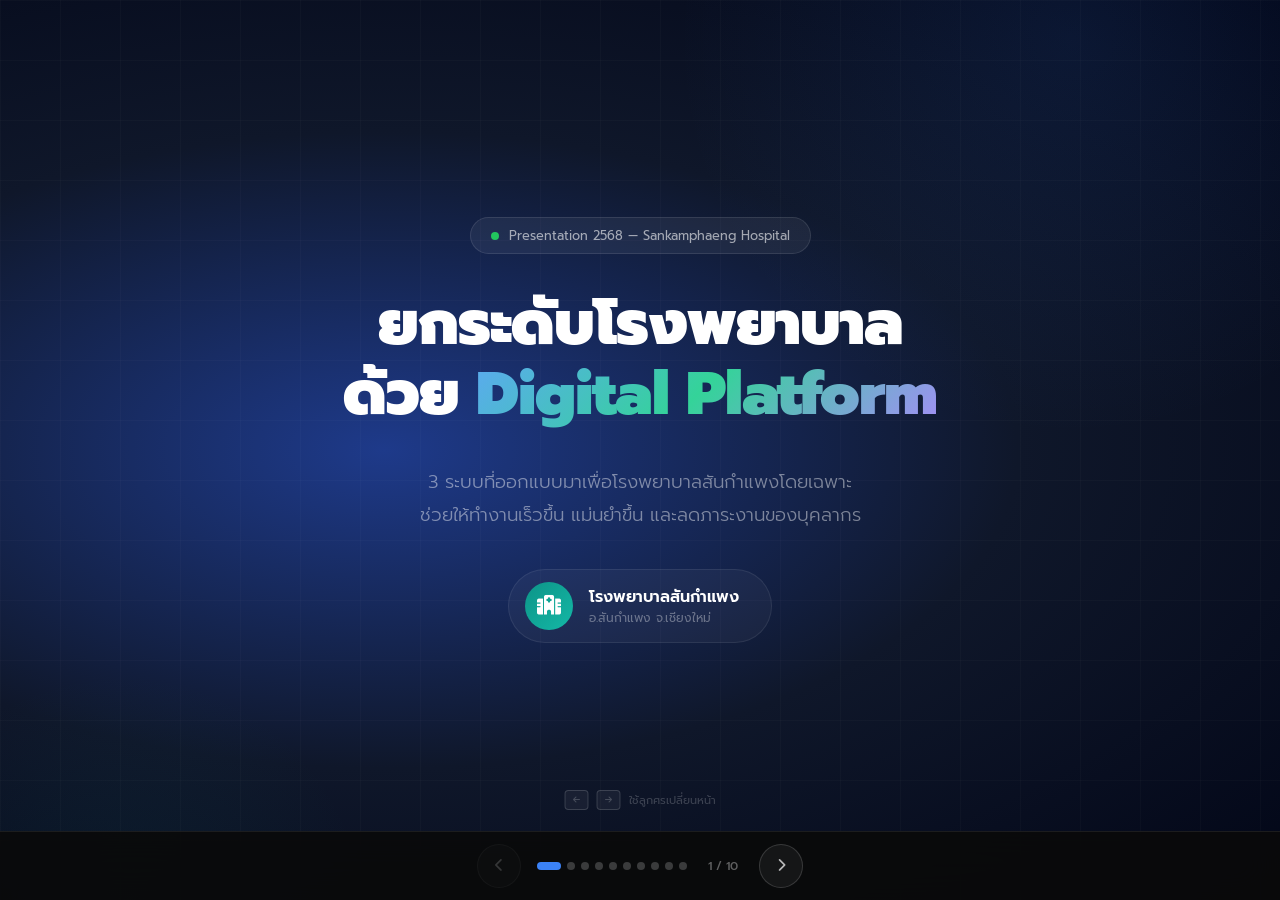
==== commit 0cabaa55: "Fix mobile experience for slide presentation - Lock body/html with position:fixed to prevent iOS bou" ====
--- a/index.html
+++ b/index.html
@@ -2,7 +2,7 @@
 <html lang="th">
 <head>
     <meta charset="UTF-8">
-    <meta name="viewport" content="width=device-width, initial-scale=1.0">
+    <meta name="viewport" content="width=device-width, initial-scale=1.0, maximum-scale=1.0, user-scalable=no, viewport-fit=cover">
     <title>Nectra Solutions - Digital Platform สำหรับโรงพยาบาลสันกำแพง</title>
     <link rel="preconnect" href="https://fonts.googleapis.com">
     <link rel="preconnect" href="https://fonts.gstatic.com" crossorigin>
@@ -17,37 +17,49 @@
         }
 
         *, *::before, *::after { margin: 0; padding: 0; box-sizing: border-box; }
-        html { font-size: 16px; }
+        html {
+            font-size: 16px;
+            overflow: hidden;
+            position: fixed;
+            inset: 0;
+        }
 
         body {
             font-family: 'Prompt', -apple-system, sans-serif;
             background: #0a0a0a;
             color: white;
             overflow: hidden;
-            height: 100vh;
-            width: 100vw;
+            position: fixed;
+            inset: 0;
             -webkit-font-smoothing: antialiased;
+            touch-action: none;
+            -webkit-overflow-scrolling: auto;
+            overscroll-behavior: none;
         }
 
         /* ===== Slide Container ===== */
         .deck {
-            position: relative;
-            width: 100vw;
-            height: 100vh;
+            position: fixed;
+            inset: 0;
+            touch-action: none;
         }
 
         .slide {
             position: absolute;
             inset: 0;
             display: flex;
-            align-items: center;
+            align-items: flex-start;
             justify-content: center;
-            padding: 60px 80px;
+            padding: 40px 80px 100px;
             opacity: 0;
             visibility: hidden;
             transform: translateX(60px);
             transition: all 0.5s cubic-bezier(0.4, 0, 0.2, 1);
             overflow-y: auto;
+            overflow-x: hidden;
+            -webkit-overflow-scrolling: touch;
+            overscroll-behavior: contain;
+            touch-action: pan-y;
         }
 
         .slide.active {
@@ -64,27 +76,30 @@
         .slide-inner {
             max-width: 1200px;
             width: 100%;
+            padding-top: 20px;
         }
 
         /* ===== Navigation Controls ===== */
         .slide-controls {
             position: fixed;
-            bottom: 32px;
-            left: 50%;
-            transform: translateX(-50%);
+            bottom: 0;
+            left: 0;
+            right: 0;
             z-index: 100;
             display: flex;
             align-items: center;
+            justify-content: center;
             gap: 16px;
-            background: rgba(255,255,255,0.06);
-            border: 1px solid rgba(255,255,255,0.1);
+            background: rgba(10,10,10,0.92);
             backdrop-filter: blur(20px);
-            padding: 10px 20px;
-            border-radius: 50px;
+            padding: 12px 20px;
+            padding-bottom: max(12px, env(safe-area-inset-bottom));
+            border-top: 1px solid rgba(255,255,255,0.08);
+            touch-action: manipulation;
         }
 
         .ctrl-btn {
-            width: 40px; height: 40px;
+            width: 44px; height: 44px;
             border-radius: 50%;
             border: 1px solid rgba(255,255,255,0.15);
             background: rgba(255,255,255,0.05);
@@ -93,6 +108,8 @@
             cursor: pointer;
             transition: all 0.2s ease;
             display: flex; align-items: center; justify-content: center;
+            -webkit-tap-highlight-color: transparent;
+            touch-action: manipulation;
         }
 
         .ctrl-btn:hover {
@@ -101,6 +118,11 @@
             border-color: rgba(255,255,255,0.3);
         }
 
+        .ctrl-btn:active {
+            background: rgba(255,255,255,0.2);
+            transform: scale(0.92);
+        }
+
         .ctrl-btn:disabled {
             opacity: 0.25;
             cursor: not-allowed;
@@ -109,6 +131,7 @@
         .slide-dots {
             display: flex;
             gap: 6px;
+            align-items: center;
         }
 
         .slide-dot {
@@ -118,6 +141,9 @@
             cursor: pointer;
             transition: all 0.3s ease;
             border: none;
+            -webkit-tap-highlight-color: transparent;
+            touch-action: manipulation;
+            padding: 0;
         }
 
         .slide-dot.active {
@@ -211,6 +237,11 @@
            ======================================================== */
         .s-hero {
             background: radial-gradient(ellipse at 30% 50%, #1e3a8a 0%, #0f172a 50%, #020617 100%);
+            align-items: center;
+        }
+
+        .s-cta {
+            align-items: center;
         }
 
         .s-hero::before {
@@ -705,8 +736,8 @@
         /* Footer inside CTA slide */
         .slide-footer {
             position: absolute;
-            bottom: 0; left: 0; right: 0;
-            padding: 20px 40px;
+            bottom: 70px; left: 0; right: 0;
+            padding: 16px 40px;
             display: flex;
             justify-content: space-between;
             align-items: center;
@@ -729,46 +760,126 @@
 
         /* ===== Responsive ===== */
         @media (max-width: 1024px) {
-            .slide { padding: 60px 40px; }
+            .slide { padding: 30px 32px 90px; }
             .hero-title { font-size: 2.8rem; }
             .overview-grid { grid-template-columns: 1fr 1fr; }
-            .two-col { grid-template-columns: 1fr; gap: 32px; }
+            .two-col { grid-template-columns: 1fr; gap: 28px; }
             .ver-grid { grid-template-columns: 1fr; }
             .why-grid { grid-template-columns: repeat(2,1fr); }
             .stats-row { grid-template-columns: repeat(2,1fr); }
         }
 
         @media (max-width: 768px) {
-            .slide { padding: 50px 20px; }
-            .hero-title { font-size: 2rem; }
-            .hero-sub { font-size: 0.95rem; }
-            .section-head h2 { font-size: 1.7rem; }
-            .overview-grid { grid-template-columns: 1fr; }
-            .m-stats { grid-template-columns: 1fr 1fr; }
-            .why-grid { grid-template-columns: 1fr; }
-            .cta-title { font-size: 2rem; }
-            .cta-cards { flex-direction: column; align-items: center; }
-            .stats-row { grid-template-columns: 1fr 1fr; }
+            .slide { padding: 16px 18px 80px; }
+            .slide-inner { padding-top: 8px; }
+            .hero-layout { gap: 20px; }
+            .hero-title { font-size: 1.8rem; letter-spacing: -0.5px; }
+            .hero-sub { font-size: 0.88rem; line-height: 1.6; }
+            .hero-top-badge { font-size: 0.7rem; padding: 6px 14px; }
+            .hero-client { padding: 10px 16px 10px 10px; gap: 10px; }
+            .hero-client-icon { width: 38px; height: 38px; font-size: 1rem; }
+            .hero-client-info .name { font-size: 0.88rem; }
+            .hero-client-info .desc { font-size: 0.7rem; }
+
+            .section-head { margin-bottom: 24px; }
+            .section-head h2 { font-size: 1.4rem; }
+            .section-head p { font-size: 0.85rem; }
+            .tag { font-size: 0.7rem; padding: 4px 12px; margin-bottom: 12px; }
+
+            .overview-grid { grid-template-columns: 1fr; gap: 14px; }
+            .ov-card { padding: 20px 18px; border-radius: 14px; }
+            .ov-icon { width: 48px; height: 48px; font-size: 1.2rem; margin-bottom: 12px; }
+            .ov-card h3 { font-size: 1rem; }
+            .ov-card p { font-size: 0.78rem; margin-bottom: 12px; }
+            .ov-num { font-size: 0.6rem; margin-bottom: 10px; }
+
+            .two-col { grid-template-columns: 1fr; gap: 24px; }
+            .feat-list { gap: 14px; }
+            .feat-icon { width: 36px; height: 36px; min-width: 36px; font-size: 0.85rem; border-radius: 10px; }
+            .feat-item { gap: 10px; }
+            .feat-item h4 { font-size: 0.85rem; }
+            .feat-item p { font-size: 0.75rem; }
+
+            .mockup { display: none; }
+
+            .m-stats { grid-template-columns: 1fr 1fr; gap: 8px; }
+            .m-stat { padding: 10px; }
+            .m-stat .vl { font-size: 0.9rem; }
+
+            .ver-grid { grid-template-columns: 1fr; gap: 14px; }
+            .ver-card { padding: 20px 18px; border-radius: 14px; }
+            .ver-card h3 { font-size: 1rem; }
+            .ver-card .ver-desc { font-size: 0.8rem; margin-bottom: 14px; }
+            .ver-for { font-size: 0.72rem; padding: 8px 12px; margin-bottom: 14px; }
+            .ver-list { gap: 8px; margin-bottom: 18px; }
+            .ver-list li { font-size: 0.78rem; }
+            .ver-badge { font-size: 0.65rem; margin-bottom: 12px; }
+
+            .why-grid { grid-template-columns: 1fr 1fr; gap: 12px; }
+            .why-card { padding: 18px 14px; border-radius: 12px; }
+            .why-icon { width: 42px; height: 42px; font-size: 1rem; margin-bottom: 10px; }
+            .why-card h4 { font-size: 0.82rem; }
+            .why-card p { font-size: 0.72rem; }
+
+            .cta-title { font-size: 1.7rem; }
+            .cta-sub { font-size: 0.9rem; margin-bottom: 24px; }
+            .cta-cards { flex-direction: column; align-items: stretch; gap: 10px; }
+            .cta-card { padding: 16px 20px; min-width: auto; display: flex; align-items: center; gap: 14px; border-radius: 12px; }
+            .cta-card .cta-icon { font-size: 1.3rem; margin-bottom: 0; }
+            .cta-card h4 { font-size: 0.85rem; text-align: left; }
+            .cta-card p { font-size: 0.68rem; text-align: left; }
+            .cta-note { font-size: 0.7rem; }
+
+            .flow-steps { gap: 0; }
+            .flow-step { min-width: 72px; }
+            .flow-icon { width: 42px; height: 42px; font-size: 0.9rem; border-radius: 10px; }
+            .flow-num { width: 16px; height: 16px; font-size: 0.5rem; }
+            .flow-step h5 { font-size: 0.68rem; }
+            .flow-step p { font-size: 0.6rem; }
+            .flow-arrow { min-width: 16px; font-size: 0.75rem; margin-bottom: 24px; }
+
+            .stats-row { grid-template-columns: 1fr 1fr; gap: 12px; margin-top: 24px; padding-top: 24px; }
+            .stat-num { font-size: 1.4rem; }
+            .stat-label { font-size: 0.7rem; }
+
             .key-hint { display: none; }
-            .flow-arrow { min-width: 24px; font-size: 0.9rem; }
-            .flow-step { min-width: 90px; }
-            .stat-num { font-size: 1.8rem; }
-            .hero-client { flex-direction: column; padding: 16px; }
-            .hero-client-info { text-align: center; }
-            .btn-group { flex-direction: column; }
+
+            .btn-demo { padding: 10px 18px; font-size: 0.8rem; border-radius: 10px; }
+            .btn-group { margin-top: 20px; gap: 10px; }
             .btn-group .btn-demo { width: 100%; justify-content: center; }
+
+            .slide-footer { padding: 12px 18px; flex-direction: column; gap: 6px; text-align: center; }
+            .sf-brand-text h3 { font-size: 0.75rem; }
+            .sf-brand-text p { font-size: 0.6rem; }
+            .sf-right { font-size: 0.6rem; }
+
+            .patient-row { padding: 7px 10px; gap: 8px; }
+            .patient-avatar { width: 26px; height: 26px; font-size: 0.55rem; }
+            .patient-info .nm { font-size: 0.65rem; }
+            .patient-info .mt { font-size: 0.55rem; }
+            .status-badge { font-size: 0.52rem; padding: 2px 7px; }
+
+            .stock-item { padding: 7px 10px; }
+            .stock-item .s-name { font-size: 0.65rem; }
+            .stock-item .s-qty { font-size: 0.65rem; }
+            .stock-bar { width: 80px; }
         }
 
         @media (max-width: 480px) {
-            .hero-title { font-size: 1.65rem; }
-            .slide-controls { padding: 8px 14px; gap: 10px; }
-            .ctrl-btn { width: 34px; height: 34px; font-size: 0.75rem; }
+            .hero-title { font-size: 1.55rem; }
+            .slide-controls { gap: 8px; padding: 10px 14px; }
+            .ctrl-btn { width: 38px; height: 38px; font-size: 0.8rem; }
+            .slide-dot { width: 6px; height: 6px; }
+            .slide-dot.active { width: 18px; }
+            .slide-counter { font-size: 0.68rem; min-width: 34px; }
+            .overview-grid { gap: 10px; }
+            .why-grid { gap: 10px; }
         }
 
         /* ===== Custom Scrollbar for slide overflow ===== */
-        .slide::-webkit-scrollbar { width: 4px; }
+        .slide::-webkit-scrollbar { width: 3px; }
         .slide::-webkit-scrollbar-track { background: transparent; }
-        .slide::-webkit-scrollbar-thumb { background: rgba(255,255,255,0.1); border-radius: 2px; }
+        .slide::-webkit-scrollbar-thumb { background: rgba(255,255,255,0.08); border-radius: 2px; }
     </style>
 </head>
 <body>
@@ -1545,11 +1656,15 @@
         next.style.transform = 'translateX(0)';
         next.style.opacity = '1';
 
+        // Scroll new slide to top
+        next.scrollTop = 0;
+
         current = index;
         updateUI();
 
         setTimeout(() => {
             prev.style.visibility = 'hidden';
+            prev.scrollTop = 0;
             isAnimating = false;
         }, 500);
     }
@@ -1574,22 +1689,45 @@
         if (e.key === 'End') { e.preventDefault(); goTo(total - 1); }
     });
 
-    // Touch/Swipe
+    // Touch/Swipe - improved for mobile
     let touchStartX = 0;
     let touchStartY = 0;
-
-    document.addEventListener('touchstart', (e) => {
+    let touchStartTime = 0;
+    let isSwiping = false;
+
+    const deck = document.getElementById('deck');
+
+    deck.addEventListener('touchstart', (e) => {
         touchStartX = e.touches[0].clientX;
         touchStartY = e.touches[0].clientY;
+        touchStartTime = Date.now();
+        isSwiping = false;
     }, { passive: true });
 
-    document.addEventListener('touchend', (e) => {
+    deck.addEventListener('touchmove', (e) => {
+        if (!touchStartX) return;
+        const dx = e.touches[0].clientX - touchStartX;
+        const dy = e.touches[0].clientY - touchStartY;
+        // If horizontal movement is dominant, mark as swiping
+        if (Math.abs(dx) > 10 && Math.abs(dx) > Math.abs(dy) * 1.2) {
+            isSwiping = true;
+            e.preventDefault();
+        }
+    }, { passive: false });
+
+    deck.addEventListener('touchend', (e) => {
         const dx = e.changedTouches[0].clientX - touchStartX;
         const dy = e.changedTouches[0].clientY - touchStartY;
-        if (Math.abs(dx) > Math.abs(dy) && Math.abs(dx) > 50) {
+        const dt = Date.now() - touchStartTime;
+
+        // Swipe detection: horizontal dominant, min 30px, max 500ms
+        if (Math.abs(dx) > Math.abs(dy) && Math.abs(dx) > 30 && dt < 500) {
             if (dx < 0) next();
             else prev();
         }
+        touchStartX = 0;
+        touchStartY = 0;
+        isSwiping = false;
     }, { passive: true });
 
     updateUI();
